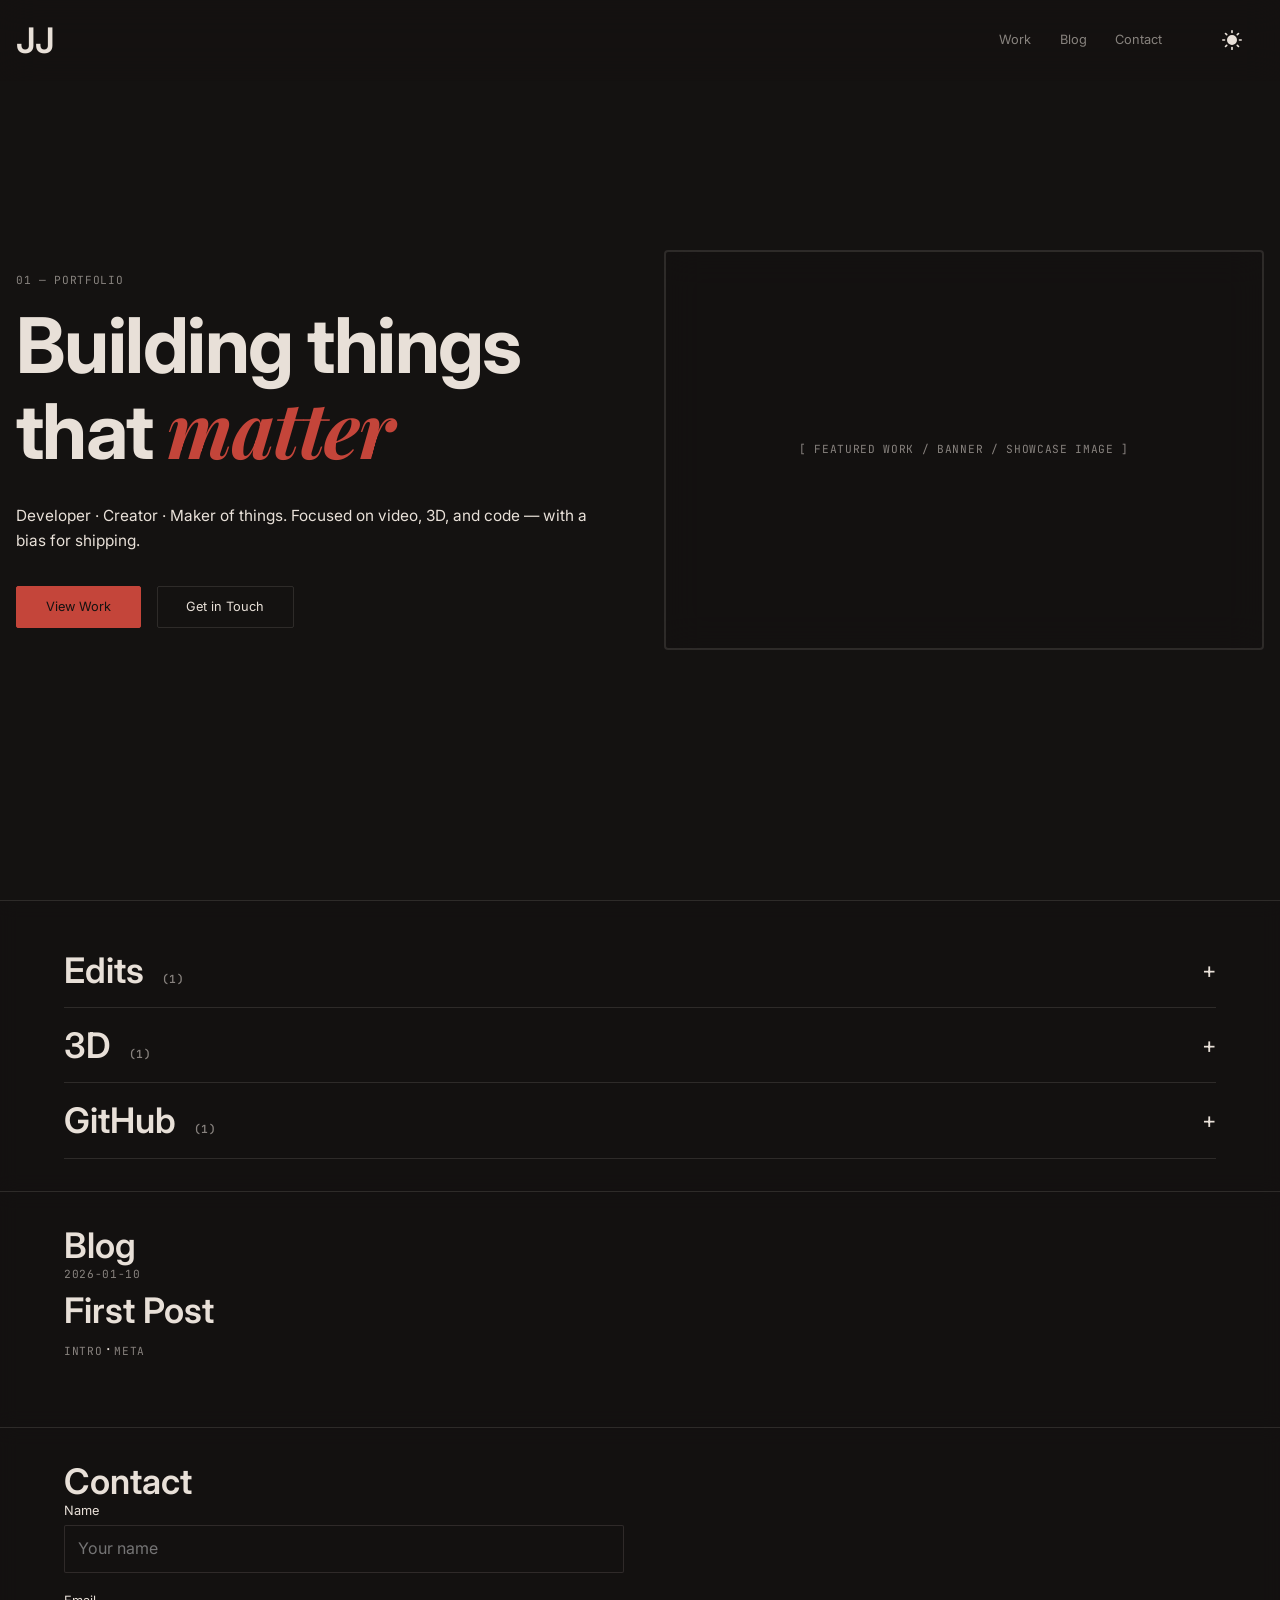
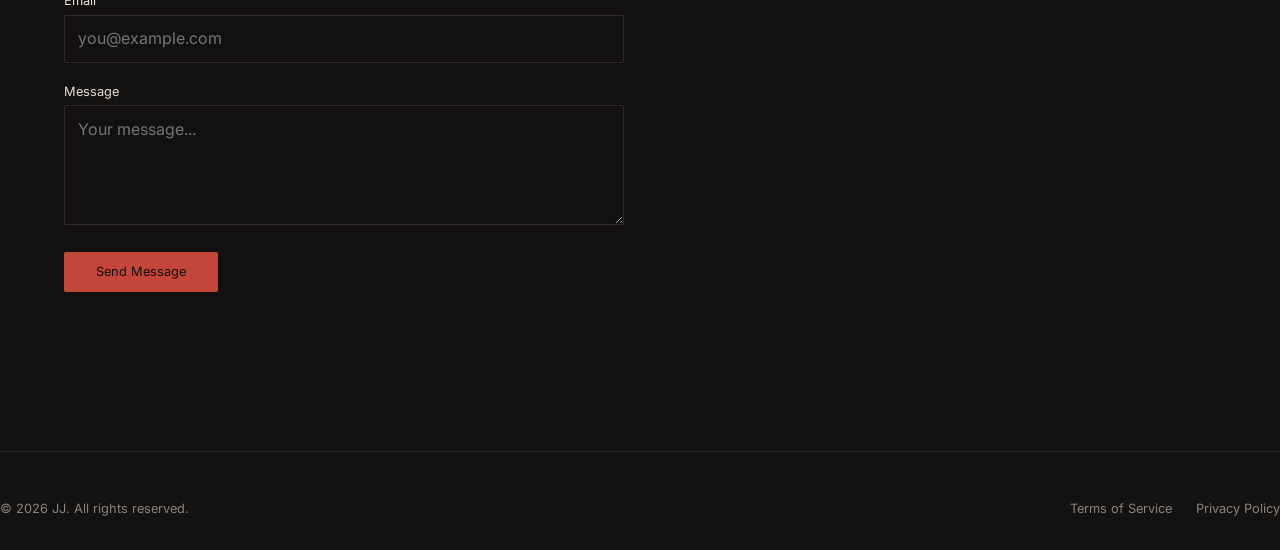
==== index.html @ 3e2a1eaa "hmmm, I'm almost done with most of the major issues I had with the page, I'll proceed with the next " ====
<!DOCTYPE html>
<html lang="en">
<head>
  <meta charset="UTF-8">
  <meta name="viewport" content="width=device-width, initial-scale=1.0">
  <title>Portfolio</title>

  <!-- Fonts -->
  <link rel="preconnect" href="https://fonts.googleapis.com">
  <link rel="preconnect" href="https://fonts.gstatic.com" crossorigin>
  <link href="https://fonts.googleapis.com/css2?family=Inter:wght@400;500;600;700&family=Playfair+Display:ital@1&family=JetBrains+Mono:wght@400&display=swap" rel="stylesheet">

  <link rel="stylesheet" href="css/styles.css">
</head>
<body class="home-page">

  <!-- Loading screen -->
  <div class="loader-screen" aria-label="Loading">
    <div class="loader-dot"></div>
    <div class="loader-dot"></div>
    <div class="loader-dot"></div>
  </div>

  <!-- Fixed background video layer -->
  <div class="video-bg">
    <video muted loop playsinline preload="none">
      <!-- <source src="assets/video/bg2.webm" type="video/mp4"> -->
      <source src="assets/video/bg.mp4" type="video/mp4">
    </video>
    <div class="scrim"></div>
  </div>

  <!-- Navigation -->
  <nav class="site-nav">
    <div class="container nav-inner">
      <a href="/" class="nav-logo t-heading">JJ</a>

      <div class="nav-pills t-small">
        <a href="#work">Work</a>
        <a href="pages/blog.html">Blog</a>
        <a href="pages/contact.html">Contact</a>
        <button class="theme-toggle theme-toggle-desktop" aria-label="Toggle theme">
          <span class="theme-toggle-icon"></span>
        </button>
      </div>

      <button class="nav-dropdown-trigger t-small" aria-label="Menu">☰</button>
      <div class="nav-dropdown-menu">
        <a href="#work">Work</a>
        <a href="pages/blog.html">Blog</a>
        <a href="pages/contact.html">Contact</a>
        <hr class="rule" style="margin:0.5rem 0;">
        <button class="theme-toggle">
          <span class="theme-toggle-icon"></span>
          <span class="t-small">Theme</span>
        </button>
      </div>
    </div>
  </nav>

  <!-- Hero -->
  <header class="hero container">
    <div class="hero-content">
      <p class="hero-index t-micro">01 — Portfolio</p>
      <h1 class="hero-title t-display">
        Building things that <span class="t-accent">matter</span>
      </h1>
      <div class="hero-bio t-body">
        <p>Developer · Creator · Maker of things. Focused on video, 3D, and code — with a bias for shipping.</p>
      </div>
      <div class="hero-cta">
        <a href="#work" class="btn btn-primary t-small">View Work</a>
        <a href="pages/contact.html" class="btn t-small">Get in Touch</a>
      </div>
    </div>
    <div class="hero-banner">
      <p class="t-micro" style="color:var(--ink-muted);">[ Featured work / banner / showcase image ]</p>
    </div>
  </header>

  <hr class="rule">

  <!-- Showcase: Work -->
  <section id="work" class="showcase-section container">
    <!-- categories injected by showcase.js -->
  </section>

  <hr class="rule">

  <!-- Blog preview -->
  <section id="blog" class="showcase-section container">
    <h2 class="t-heading">Blog</h2>
    <div class="blog-list">
      <!-- entries injected by blog-parser.js -->
    </div>
  </section>

  <hr class="rule">

  <!-- Contact (embedded instance) -->
  <section id="contact" class="showcase-section container">
    <h2 class="t-heading">Contact</h2>
    <form class="contact-form" data-action="submit">
      <div class="field">
        <label for="cf-name" class="t-small">Name</label>
        <input type="text" id="cf-name" name="name" placeholder="Your name" aria-label="Your name" required>
      </div>
      <div class="field">
        <label for="cf-email" class="t-small">Email</label>
        <input type="email" id="cf-email" name="email" placeholder="you@example.com" aria-label="Your email address" required>
      </div>
      <div class="field">
        <label for="cf-msg" class="t-small">Message</label>
        <textarea id="cf-msg" name="message" placeholder="Your message..." aria-label="Your message" required></textarea>
      </div>
      <!-- honeypot -->
      <div class="field hp" aria-hidden="true">
        <label for="cf-hp">Leave blank</label>
        <input type="text" id="cf-hp" name="website" tabindex="-1" autocomplete="off">
      </div>
      <button type="submit" class="btn-submit t-small">Send Message</button>
      <p class="form-msg t-small" aria-live="polite"></p>
    </form>
  </section>

  <!-- Footer -->
  <footer class="site-footer">
    <div class="container footer-inner">
      <p class="footer-copy t-small">&copy; 2026 JJ. All rights reserved.</p>
      <div class="footer-links t-small">
        <a href="pages/terms.html">Terms of Service</a>
        <a href="pages/privacy.html">Privacy Policy</a>
      </div>
    </div>
  </footer>

  <!-- Go to top button -->
  <button class="go-top" aria-label="Scroll to top">↑</button>

  <noscript>
    <div style="padding:4rem 2rem;text-align:center;color:#e8e0d8;font-family:sans-serif;">
      <h1>JavaScript Required</h1>
      <p>This portfolio uses JavaScript for navigation, content loading, and interactive features. Please enable JavaScript to view the site.</p>
    </div>
  </noscript>

  <!-- Scripts -->
  <script type="module">
    import { initTheme }       from './js/theme.js';
    import { initLoader }      from './js/loader.js';
    import { initHero }        from './js/hero.js';
    import { initHeroMorph }   from './js/hero-morph.js';
    import { initShowcase }    from './js/showcase.js';
    import { initBlog }        from './js/blog-parser.js';
    import { initContactForm } from './js/contact-form.js';
    import { initNav }         from './js/nav.js';
    import { initGoTop }       from './js/scroll-utils.js';
    import { emit }            from './js/state.js';

    initTheme();
    initLoader();
    initHero();
    initHeroMorph();
    initNav();
    initGoTop();

    /* Load showcase and blog content */
    Promise.all([
      initShowcase(),
      initBlog({ listContainer: document.querySelector('.blog-list'), basePath: '', linkBase: 'pages/blog.html' }),
    ]).then(() => {
      emit('content:ready');
    });

    /* Wire contact form (embedded section) */
    initContactForm();
  </script>
</body>
</html>
---- css/styles.css ----
/* ============================================================
   styles.css — theme-variable driven, single stylesheet
   ============================================================ */

/* --- Reset & base ----------------------------------------- */

*, *::before, *::after {
  margin: 0;
  padding: 0;
  box-sizing: border-box;
}

html {
  scroll-behavior: smooth;
  -webkit-text-size-adjust: 100%;
}

body {
  display: flex;
  flex-direction: column;
  min-height: 100vh;
  min-height: 100dvh;
  font-family: 'Inter', 'Helvetica Neue', Arial, sans-serif;
  color: var(--ink);
  background: var(--paper);
  line-height: 1.6;
  overflow-x: hidden;
  -webkit-font-smoothing: antialiased;
}

img, video { display: block; max-width: 100%; }
a { color: inherit; text-decoration: none; }
button { font: inherit; cursor: pointer; border: none; background: none; color: inherit; }
ul, ol { list-style: none; }

/* --- Typography scale ------------------------------------- */

.t-display {
  font-size: clamp(2.8rem, 6vw, 5.5rem);
  font-weight: 700;
  line-height: 1.05;
  letter-spacing: -0.02em;
}

.t-heading {
  font-size: clamp(1.4rem, 3vw, 2.2rem);
  font-weight: 600;
  line-height: 1.2;
}

.t-body {
  font-size: clamp(0.95rem, 1.2vw, 1.1rem);
  line-height: 1.6;
}

.t-small {
  font-size: 0.8rem;
  line-height: 1.4;
}

/* serif-italic accent word — used in hero title */
.t-accent {
  font-family: 'Playfair Display', Georgia, serif;
  font-style: italic;
  color: var(--accent);
}

/* mono micro-labels — index numbers, coordinates, metadata */
.t-micro {
  font-family: 'JetBrains Mono', 'SF Mono', 'Consolas', monospace;
  font-size: 0.7rem;
  letter-spacing: 0.06em;
  text-transform: uppercase;
  color: var(--ink-muted);
}

/* --- Utility: hairline rules ------------------------------ */

.rule {
  border: none;
  border-top: 1px solid var(--line);
}

.rule-v {
  border: none;
  border-left: 1px solid var(--line);
}

/* --- Utility: torn / skewed image edge -------------------- */

.clip-torn {
  clip-path: polygon(
    0% 2%, 8% 0%, 20% 3%, 35% 0%, 50% 2%, 65% 0%, 80% 3%, 92% 0%, 100% 2%,
    100% 98%, 92% 100%, 80% 97%, 65% 100%, 50% 98%, 35% 100%, 20% 97%, 8% 100%, 0% 98%
  );
}

/* --- Layout grid ------------------------------------------ */

.container {
  width: 100%;
  /* max-width: 1400px; */
  margin: 0 auto;
  padding: 03 clamp(1.5rem, 4vw, 4rem);
  flex: 1;
}

.container-full {
  width: 100%;
  padding: 0 clamp(1.5rem, 4vw, 4rem);
}

@media (max-width: 768px) {
  .container {
    padding: 0 1.5rem;
    flex: 1;
  }
  .container-full {
    padding: 0 1.5rem;
  }
}

.grid-3 {
  display: grid;
  grid-template-columns: repeat(auto-fill, minmax(300px, 1fr));
  gap: 1.5rem;
}

/* --- Background video layer ------------------------------- */

.video-bg {
  position: fixed;
  inset: 0;
  z-index: -2;
  overflow: hidden;
}

.video-bg video {
  width: 100%;
  height: 100%;
  object-fit: cover;
}

.video-bg .scrim {
  position: absolute;
  inset: 0;
  background: var(--scrim);
  z-index: 1;
}

/* fallback gradient when video is suppressed */
.video-bg.fallback {
  background: radial-gradient(
    ellipse at 30% 40%,
    rgba(60, 30, 28, 0.6) 0%,
    var(--paper) 70%
  );
}

.video-bg.fallback video { display: none; }

/* hide video on non-home pages */
body:not(.home-page) .video-bg video {
  display: none;
}

body:not(.home-page) .video-bg {
  background: radial-gradient(
    ellipse at 30% 40%,
    rgba(60, 30, 28, 0.6) 0%,
    var(--paper) 70%
  );
}

/* --- Sticky nav bar --------------------------------------- */

.site-nav {
  position: fixed;
  /* position: sticky; */
  top: 0;
  left: 0;
  width: 100%;
  z-index: 100;
  padding: 1.2rem 0;
  background: rgba(var(--paper-rgb), 0.75);
  backdrop-filter: blur(var(--blur));
  -webkit-backdrop-filter: blur(var(--blur));
  transition: padding 0.1s ease-out, background 0.2s;
}

.site-nav.scrolled {
  background: rgba(var(--paper-rgb), 0.60);
}

.site-nav .nav-inner {
  display: flex;
  align-items: center;
  justify-content: space-between;
  position: relative;
}

.nav-pills {
  padding: 0 2rem;
  display: flex;
  gap: 1.8rem;
  align-items: center;
}
.nav-logo {
  padding: 0 1rem;
}
.nav-pills a {
  position: relative;
  color: var(--ink-muted);
  transition: color 0.2s;
}

.nav-pills a:hover,
.nav-pills a.active {
  color: var(--ink);
}

.nav-pills a::after {
  content: '';
  position: absolute;
  bottom: -4px;
  left: 0;
  width: 100%;
  height: 1px;
  background: var(--accent);
  transform: scaleX(0);
  transition: transform 0.25s ease;
}

.nav-pills a:hover::after,
.nav-pills a.active::after {
  transform: scaleX(1);
}

/* dropdown trigger — hamburger menu for mobile */
.nav-dropdown-trigger {
  display: none;
  font-size: 1.4rem;
  cursor: pointer;
  margin: 0% 1%;
  padding: 0.25% 0.5%;
  color: var(--ink);
  background: rgba(var(--paper-rgb), 0.2);
  border-radius: 10%;
  border: 1px solid var(--line);
}

.nav-dropdown-menu {
  position: absolute;
  top: 100%;
  right: 0;
  background: rgba(var(--paper-rgb), 0.98);
  border: 1px solid var(--line);
  border-radius: 3px;
  padding: 1rem 0;
  min-width: 200px;
  opacity: 0;
  pointer-events: none;
  transform: translateY(-10px);
  transition: opacity 0.2s, transform 0.2s;
  z-index: 200;
  margin-top: 0.5rem;
}

.nav-dropdown-menu.visible {
  opacity: 1;
  pointer-events: auto;
  transform: translateY(0);
}

.nav-dropdown-menu a,
.nav-dropdown-menu button {
  display: block;
  padding: 0.7rem 1.5rem;
  color: var(--ink-muted);
  transition: color 0.2s, background 0.2s;
  text-align: left;
  width: 100%;
}

.nav-dropdown-menu a:hover,
.nav-dropdown-menu button:hover {
  color: var(--ink);
  background: rgba(var(--accent), 0.1);
}

/* --- Theme switcher --------------------------------------- */

.theme-toggle {
  display: flex;
  align-items: center;
  gap: 0.5rem;
  padding: 0.5rem;
  cursor: pointer;
  background: none;
  border: none;
}

.theme-toggle-icon {
  width: 20px;
  height: 20px;
  display: flex;
  align-items: center;
  justify-content: center;
}

.theme-toggle-icon svg {
  width: 100%;
  height: 100%;
  fill: currentColor;
}

.theme-toggle-desktop {
  margin-left: 1.5rem;
  padding: 0.4rem;
  border-radius: 3px;
  transition: background 0.2s;
}

.theme-toggle-desktop:hover {
  background: rgba(var(--accent), 0.1);
}

/* --- Hero section ----------------------------------------- */

.hero {
  min-height: 100vh;
  display: grid;
  grid-template-columns: 1fr 1fr;
  gap: 3rem;
  align-items: center;
  padding: 1rem 1rem;
}

.hero-content {
  display: flex;
  flex-direction: column;
}

.hero-index {
  margin-bottom: 1rem;
}

.hero-title {
  margin-bottom: 2rem;
}

.hero-bio {
  max-height: 400px;
  overflow: hidden;
  opacity: 1;
  transition: max-height 0.1s ease-out, opacity 0.1s ease-out;
}

.hero-cta {
  display: flex;
  gap: 1rem;
  margin-top: 2rem;
  flex-wrap: wrap;
}

.hero-banner {
  display: flex;
  align-items: center;
  justify-content: center;
  min-height: 400px;
  border: 2px solid var(--line);
  border-radius: 4px;
  background: rgba(var(--paper-rgb), 0.3);
  backdrop-filter: blur(var(--blur));
  -webkit-backdrop-filter: blur(var(--blur));
}

.hero-banner img {
  max-width: 100%;
  height: auto;
  border-radius: 2px;
}

.hero-cta .btn {
  padding: 0.7rem 1.8rem;
  border: 1px solid var(--line);
  border-radius: 2px;
  transition: background 0.2s, color 0.2s, border-color 0.2s;
}

.hero-cta .btn-primary {
  background: var(--accent);
  border-color: var(--accent);
  color: var(--paper);
}

.hero-cta .btn-primary:hover {
  background: var(--accent-hover);
  border-color: var(--accent-hover);
}

.hero-cta .btn:not(.btn-primary):hover {
  border-color: var(--ink-muted);
}

.scroll-cue {
  margin-top: auto;
  padding-top: 3rem;
  text-align: center;
  opacity: 0.4;
  animation: bounce 2.5s infinite;
}

@keyframes bounce {
  0%, 100% { transform: translateY(0); }
  50%      { transform: translateY(6px); }
}

/* --- Showcase sections ------------------------------------ */

.showcase-section {
  padding: 2rem 4rem 2rem 4rem;
  background: rgba(var(--paper-rgb), 0.3);
  backdrop-filter: blur(calc(var(--blur) * 0.5));
  -webkit-backdrop-filter: blur(calc(var(--blur) * 0.5));
}

.category-header {
  display: flex;
  align-items: center;
  justify-content: space-between;
  padding: 1rem 0;
  cursor: pointer;
  user-select: none;
  border-bottom: 1px solid var(--line);
  transition: color 0.2s;
}

.category-header:hover {
  color: var(--accent);
}

.category-header .toggle-icon {
  font-size: 1.4rem;
  transition: transform 0.3s ease;
  line-height: 1;
}

.category-header.open .toggle-icon {
  transform: rotate(45deg);
}

.category-body {
  overflow: hidden;
  max-height: 0;
  opacity: 0;
  transition: max-height 0.4s ease, opacity 0.3s ease;
}

.category-body.open {
  max-height: 3000px; /* large enough for content */
  opacity: 1;
}

.category-count {
  margin-left: 0.6rem;
}

/* --- Work cards ------------------------------------------- */

.work-card {
  position: relative;
  overflow: hidden;
  border-radius: 3px;
  background: rgba(var(--paper-rgb), 0.5);
  border: 1px solid var(--line);
  transition: border-color 0.2s;
}

.work-card:hover {
  border-color: var(--ink-muted);
}

.work-card .thumb {
  overflow: hidden;
  aspect-ratio: 16/9;
}

.work-card .thumb img {
  width: 100%;
  height: 100%;
  object-fit: cover;
  transition: transform 0.35s ease;
}

.work-card:hover .thumb img {
  transform: scale(1.04);
}

.work-card .play-overlay {
  position: absolute;
  inset: 0;
  display: flex;
  align-items: center;
  justify-content: center;
  background: rgba(0,0,0,0.3);
  opacity: 0;
  transition: opacity 0.25s;
  pointer-events: none;
  font-size: 1.1rem;
  letter-spacing: 0.08em;
}

.work-card:hover .play-overlay {
  opacity: 1;
}

.work-card .card-info {
  padding: 0.8rem 1rem;
}

/* GitHub-specific card meta */
.work-card .repo-meta {
  display: flex;
  gap: 1rem;
  flex-wrap: wrap;
}

/* --- Contact form ----------------------------------------- */

.contact-form {
  max-width: 560px;
}

.contact-form .field {
  margin-bottom: 1.2rem;
}

.contact-form label {
  display: block;
  margin-bottom: 0.3rem;
}

.contact-form input,
.contact-form textarea {
  width: 100%;
  padding: 0.65rem 0.8rem;
  background: rgba(var(--paper-rgb), 0.6);
  border: 1px solid var(--line);
  border-radius: 2px;
  color: var(--ink);
  font: inherit;
  transition: border-color 0.2s;
}

.contact-form input:focus,
.contact-form textarea:focus {
  outline: none;
  border-color: var(--accent);
}

.contact-form textarea {
  resize: vertical;
  min-height: 120px;
}

/* honeypot — hidden from real users */
.contact-form .hp { position: absolute; left: -9999px; }

.contact-form .btn-submit {
  padding: 0.7rem 2rem;
  background: var(--accent);
  color: var(--paper);
  border-radius: 2px;
  transition: background 0.2s, opacity 0.2s;
}

.contact-form .btn-submit:hover { background: var(--accent-hover); }
.contact-form .btn-submit:disabled { opacity: 0.5; cursor: not-allowed; }

.contact-form .form-msg {
  margin-top: 0.8rem;
  min-height: 1.4em;
}

/* --- Loading screen --------------------------------------- */

.loader-screen {
  position: fixed;
  inset: 0;
  z-index: 9999;
  display: flex;
  align-items: center;
  justify-content: center;
  background: var(--paper);
  transition: opacity 0.5s ease;
}

.loader-screen.hidden {
  opacity: 0;
  pointer-events: none;
}

.loader-dot {
  width: 6px;
  height: 6px;
  border-radius: 50%;
  background: var(--accent);
  margin: 0 4px;
  animation: pulse 1.2s ease-in-out infinite;
}

.loader-dot:nth-child(2) { animation-delay: 0.15s; }
.loader-dot:nth-child(3) { animation-delay: 0.3s; }

@keyframes pulse {
  0%, 100% { opacity: 0.2; transform: scale(0.8); }
  50%      { opacity: 1;   transform: scale(1); }
}

/* --- Blog ------------------------------------------------- */

.blog-list {
  display: flex;
  flex-direction: column;
  gap: 2rem;
}

.blog-entry {
  padding-bottom: 2rem;
  border-bottom: 1px solid var(--line);
}

.blog-entry:last-child { border-bottom: none; }

.blog-post {
  max-width: 680px;
  margin: 0 auto;
}

.blog-post h1, .blog-post h2, .blog-post h3 {
  margin: 1.8em 0 0.6em;
  font-weight: 600;
}

.blog-post p { margin-bottom: 1em; }

.blog-post code {
  font-family: 'JetBrains Mono', monospace;
  font-size: 0.88em;
  background: rgba(var(--paper-rgb), 0.8);
  padding: 0.15em 0.4em;
  border-radius: 2px;
  border: 1px solid var(--line);
}

.blog-post pre code {
  display: block;
  padding: 1rem;
  overflow-x: auto;
}

/* --- Footer ----------------------------------------------- */

.site-footer {
  border-top: 1px solid var(--line);
  padding: 3rem 0 2rem;
  margin-top: 6rem;
}

.footer-inner {
  display: flex;
  justify-content: space-between;
  align-items: center;
  flex-wrap: wrap;
  gap: 2rem;
}

.footer-links {
  display: flex;
  gap: 1.5rem;
  flex-wrap: wrap;
}

.footer-links a {
  color: var(--ink-muted);
  transition: color 0.2s;
}

.footer-links a:hover {
  color: var(--accent);
}

.footer-copy {
  color: var(--ink-muted);
}

/* --- Go to top button ------------------------------------- */

.go-top {
  position: fixed;
  bottom: 2rem;
  right: 2rem;
  width: 48px;
  height: 48px;
  border-radius: 50%;
  background: var(--accent);
  color: var(--paper);
  display: flex;
  align-items: center;
  justify-content: center;
  font-size: 1.2rem;
  opacity: 0;
  pointer-events: none;
  transition: opacity 0.3s, transform 0.2s;
  z-index: 500;
  box-shadow: 0 4px 12px rgba(0,0,0,0.3);
}

.go-top.visible {
  opacity: 1;
  pointer-events: auto;
}

.go-top:hover {
  transform: translateY(-3px);
}

/* --- Theme switcher --------------------------------------- */

.theme-toggle {
  display: flex;
  align-items: center;
  gap: 0.5rem;
  padding: 0.5rem;
  cursor: pointer;
  background: none;
  border: none;
}

.theme-toggle-icon {
  width: 20px;
  height: 20px;
  display: flex;
  align-items: center;
  justify-content: center;
}

.theme-toggle-icon svg {
  width: 100%;
  height: 100%;
  fill: currentColor;
}

.theme-toggle-desktop {
  margin-left: 1.5rem;
  padding: 0.4rem;
  border-radius: 3px;
  transition: background 0.2s;
}

.theme-toggle-desktop:hover {
  background: rgba(var(--accent), 0.1);
}

/* Light theme overrides */
body.light-theme {
  --ink: #1a1a1a;
  --ink-muted: rgba(26,26,26,0.6);
  --paper: #f5f3f0;
  --paper-rgb: 245,243,240;
  --accent: #c4453a;
  --accent-hover: #d8564b;
  --line: rgba(26,26,26,0.15);
  --scrim: rgba(245,243,240,0.75);
}

/* --- Blog navigation -------------------------------------- */

.blog-nav {
  margin-bottom: 2rem;
}

.blog-nav a {
  color: var(--ink-muted);
  transition: color 0.2s;
  display: inline-flex;
  align-items: center;
  gap: 0.3rem;
}

.blog-nav a:hover {
  color: var(--accent);
}

/* --- Responsive ------------------------------------------- */

@media (max-width: 768px) {
  .nav-pills { display: none; }
  .nav-dropdown-trigger { display: block; background-color: #1a1a1a00; border-radius: 10%; padding: 0.5% 1%; opacity: 1;}
  .theme-toggle-desktop { display: none; }
  .grid-3 { grid-template-columns: 1fr; }
  .hero {
    grid-template-columns: 1fr;
    padding: 4rem 0 2rem;
  }
  .hero-banner {
    order: -1;
    min-height: 250px;
  }
  .footer-inner {
    flex-direction: column;
    text-align: center;
  }
  .go-top {
    bottom: 1rem;
    right: 1rem;
    width: 44px;
    height: 44px;
  }
  .showcase-section {
    padding: 1rem;
  }
}
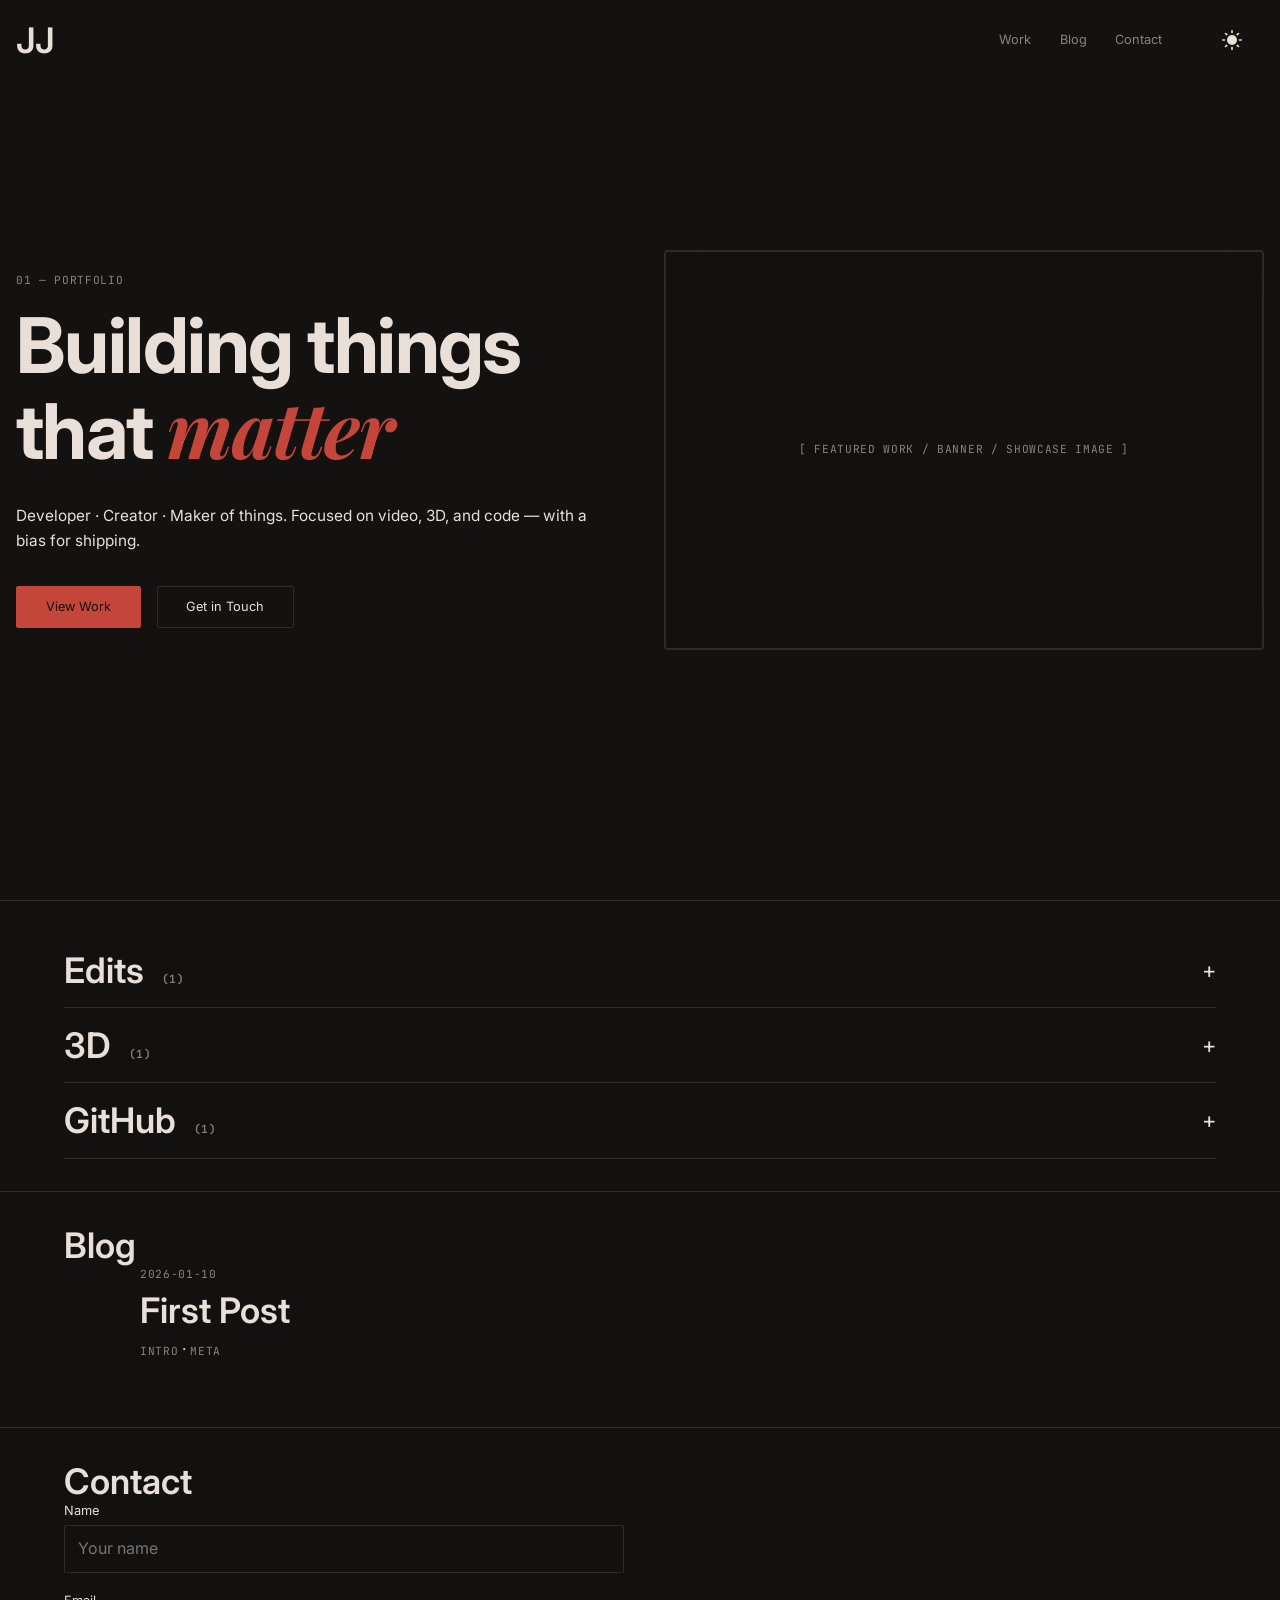
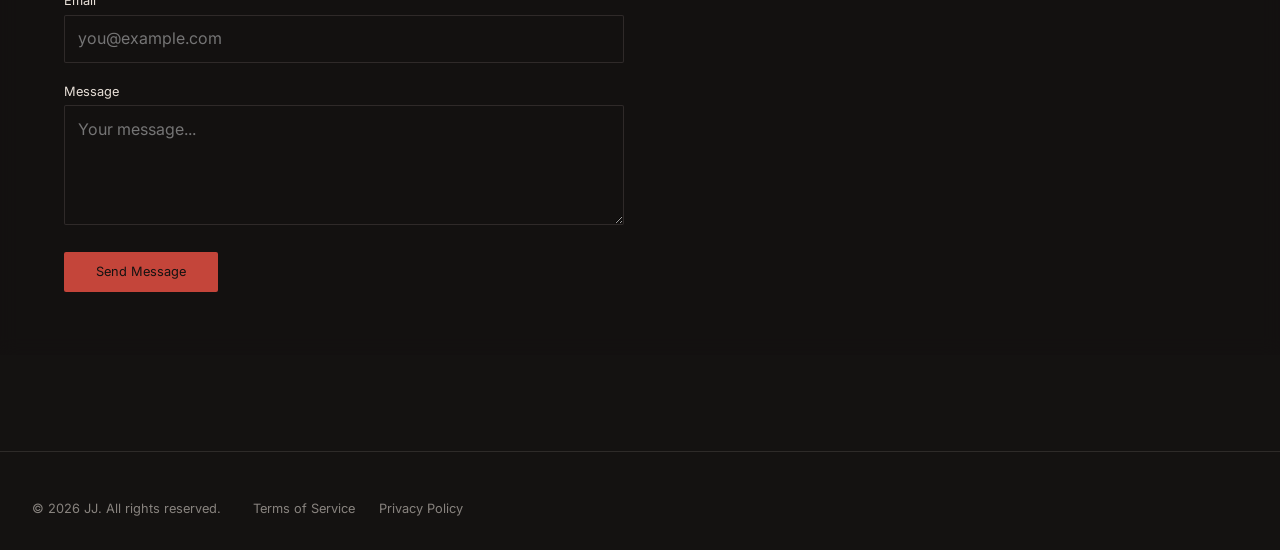
==== commit 8f568e99: "Done with most of the UI issues i wanted to fix,so I'm gonna test it's functionality (this has to be" ====
--- a/index.html
+++ b/index.html
@@ -43,8 +43,8 @@
           <span class="theme-toggle-icon"></span>
         </button>
       </div>
-
-      <button class="nav-dropdown-trigger t-small" aria-label="Menu">☰</button>
+      <!-- drop down menu -->
+      <button class="nav-dropdown-trigger t-small" aria-label="Menu"><svg xmlns="http://www.w3.org/2000/svg" width="20" height="20" viewBox="0 0 24 24" fill="none" stroke="currentColor" stroke-width="2" stroke-linecap="round" stroke-linejoin="round"><polyline points="6 9 12 15 18 9"></polyline></svg></button>
       <div class="nav-dropdown-menu">
         <a href="#work">Work</a>
         <a href="pages/blog.html">Blog</a>
--- a/css/styles.css
+++ b/css/styles.css
@@ -152,7 +152,7 @@
 .video-bg.fallback {
   background: radial-gradient(
     ellipse at 30% 40%,
-    rgba(60, 30, 28, 0.6) 0%,
+    rgba(60, 30, 28, 0.863) 0%,
     var(--paper) 70%
   );
 }
@@ -167,7 +167,7 @@
 body:not(.home-page) .video-bg {
   background: radial-gradient(
     ellipse at 30% 40%,
-    rgba(60, 30, 28, 0.6) 0%,
+    rgb(79, 34, 31) 0%,
     var(--paper) 70%
   );
 }
@@ -182,7 +182,7 @@
   width: 100%;
   z-index: 100;
   padding: 1.2rem 0;
-  background: rgba(var(--paper-rgb), 0.75);
+  background: rgba(var(--paper-rgb), 0.25);
   backdrop-filter: blur(var(--blur));
   -webkit-backdrop-filter: blur(var(--blur));
   transition: padding 0.1s ease-out, background 0.2s;
@@ -242,18 +242,18 @@
   font-size: 1.4rem;
   cursor: pointer;
   margin: 0% 1%;
-  padding: 0.25% 0.5%;
+  padding: 0.5% 1%;
   color: var(--ink);
-  background: rgba(var(--paper-rgb), 0.2);
+  /* background: rgba(var(--paper-rgb), 0.2); */
   border-radius: 10%;
-  border: 1px solid var(--line);
+  /* border: 1px solid var(--line); */
 }
 
 .nav-dropdown-menu {
   position: absolute;
   top: 100%;
   right: 0;
-  background: rgba(var(--paper-rgb), 0.98);
+  background: rgba(var(--paper-rgb), 0.85);
   border: 1px solid var(--line);
   border-radius: 3px;
   padding: 1rem 0;
@@ -623,6 +623,8 @@
 .blog-list {
   display: flex;
   flex-direction: column;
+  margin: 0px auto;
+  max-width: 1000px;
   gap: 2rem;
 }
 
@@ -670,10 +672,11 @@
 
 .footer-inner {
   display: flex;
-  justify-content: space-between;
-  align-items: center;
-  flex-wrap: wrap;
+  justify-content: left;
+  align-items: center;
+  flex-wrap: wrap-reverse;
   gap: 2rem;
+  margin: 0px 2rem;
 }
 
 .footer-links {
@@ -772,7 +775,7 @@
   --accent: #c4453a;
   --accent-hover: #d8564b;
   --line: rgba(26,26,26,0.15);
-  --scrim: rgba(245,243,240,0.75);
+  --scrim: rgba(241, 235, 227, 0.75);
 }
 
 /* --- Blog navigation -------------------------------------- */
@@ -807,6 +810,10 @@
   .hero-banner {
     order: -1;
     min-height: 250px;
+    margin: 4px;
+  }
+  .hero-content {
+    margin: 4px;
   }
   .footer-inner {
     flex-direction: column;
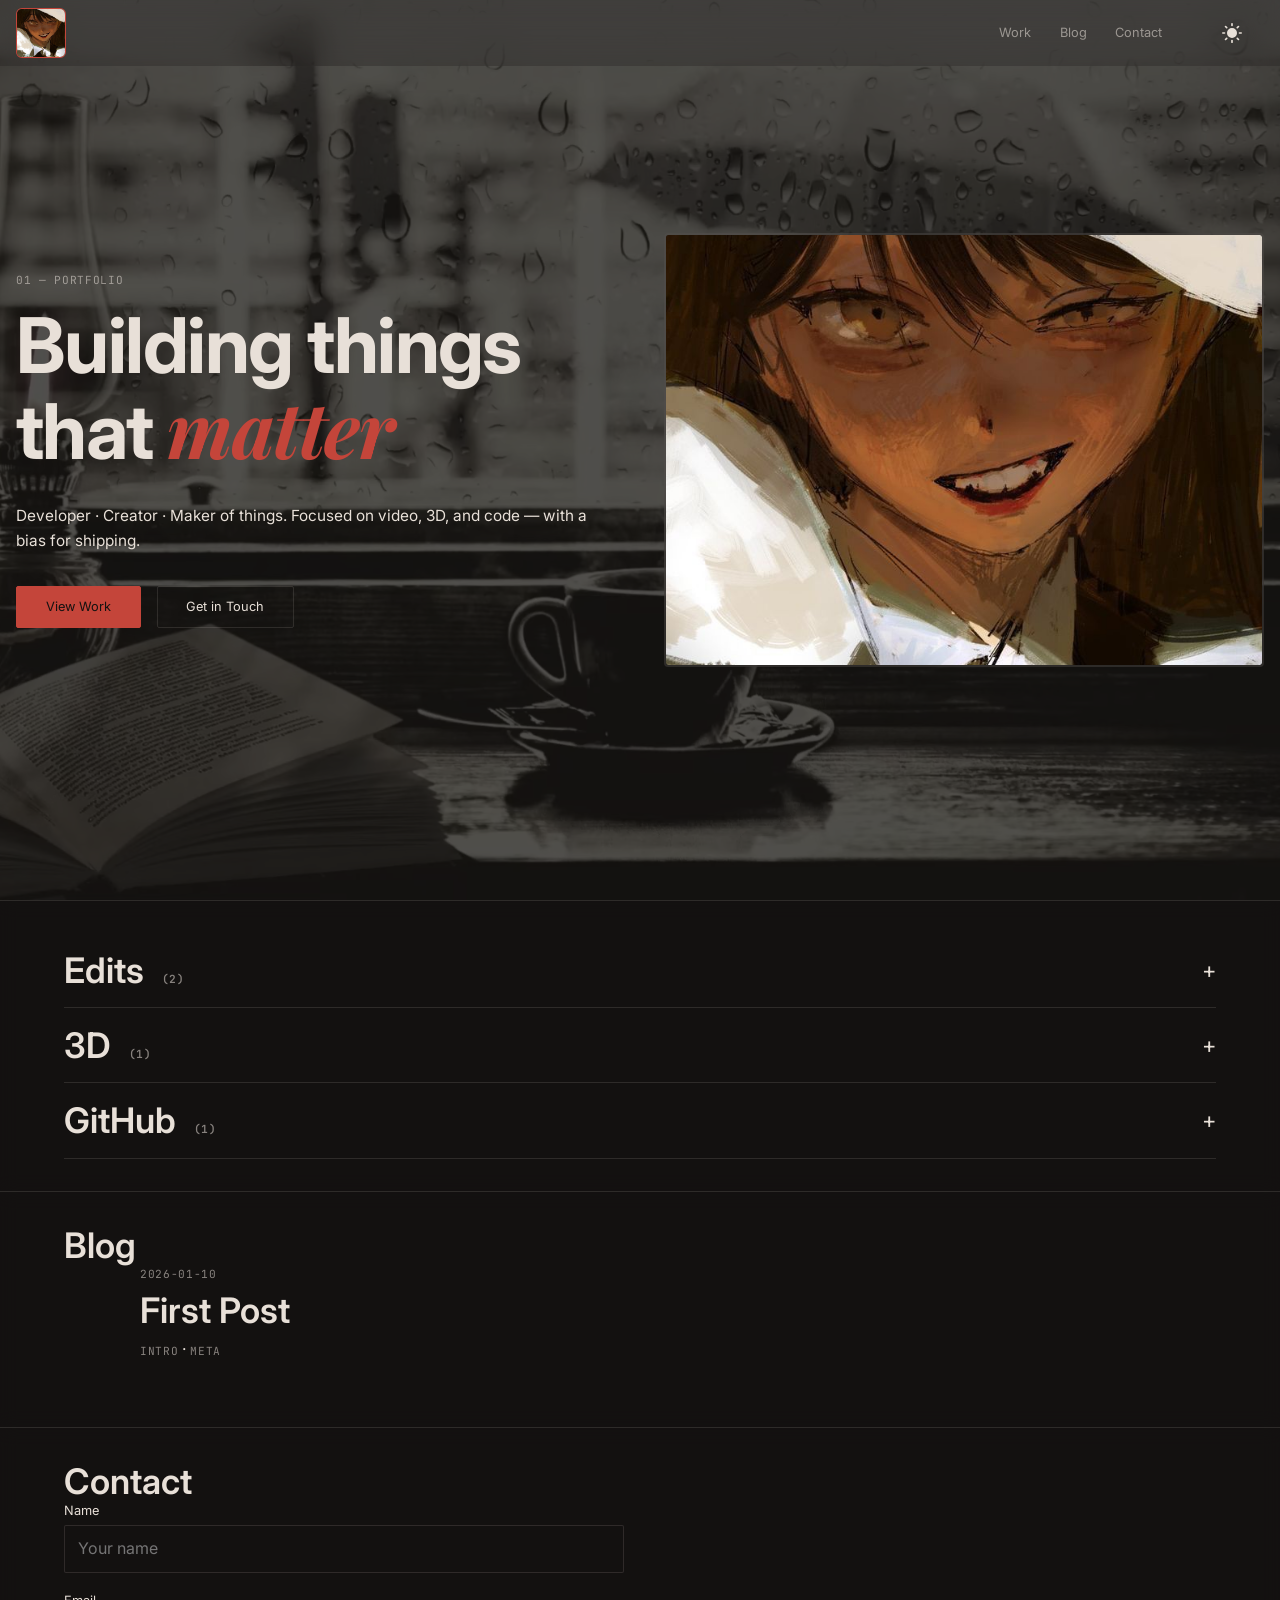
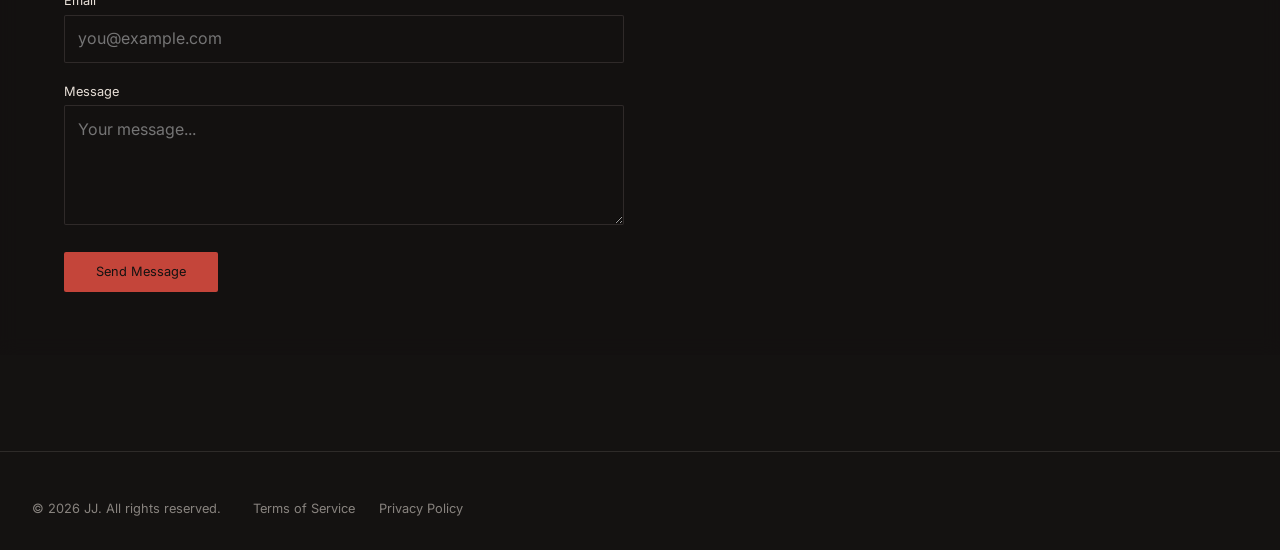
==== commit d49ea599: "Added come images to use as a pfp, banner, anf favicon....did some css tweaking on the hero-content " ====
--- a/index.html
+++ b/index.html
@@ -4,6 +4,7 @@
   <meta charset="UTF-8">
   <meta name="viewport" content="width=device-width, initial-scale=1.0">
   <title>Portfolio</title>
+  <link rel="icon" type="image/png" href="assets/icons/pfp7.png">
 
   <!-- Fonts -->
   <link rel="preconnect" href="https://fonts.googleapis.com">
@@ -24,7 +25,7 @@
   <!-- Fixed background video layer -->
   <div class="video-bg">
     <video muted loop playsinline preload="none">
-      <!-- <source src="assets/video/bg2.webm" type="video/mp4"> -->
+      <source src="assets/video/bg2.webm" type="video/mp4">
       <source src="assets/video/bg.mp4" type="video/mp4">
     </video>
     <div class="scrim"></div>
@@ -33,7 +34,9 @@
   <!-- Navigation -->
   <nav class="site-nav">
     <div class="container nav-inner">
-      <a href="/" class="nav-logo t-heading">JJ</a>
+      <a href="/" class="nav-logo t-heading">
+        <img src= /assets/icons/pfp4.png alt="Logo/go to home" width="50" height="50" > 
+      </a>
 
       <div class="nav-pills t-small">
         <a href="#work">Work</a>
@@ -74,7 +77,8 @@
       </div>
     </div>
     <div class="hero-banner">
-      <p class="t-micro" style="color:var(--ink-muted);">[ Featured work / banner / showcase image ]</p>
+      <!-- <p class="t-micro" style="color:var(--ink-muted);">[ Featured work / banner / showcase image ]</p> -->
+       <img src= assets/icons/pfp4.png alt="type shii photo from pinterest" >
     </div>
   </header>
 
--- a/css/styles.css
+++ b/css/styles.css
@@ -206,8 +206,18 @@
   align-items: center;
 }
 .nav-logo {
-  padding: 0 1rem;
-}
+  /* padding: 0 1rem; */
+  margin: 0 1rem;
+}
+
+.nav-logo img {
+  border: 1px solid var(--accent);
+  border-radius: 12%;
+  max-width: 100%;    /* Makes the image responsive to screen size */
+  height: auto;       /* Maintains original aspect ratio */
+  object-fit: cover;
+}
+
 .nav-pills a {
   position: relative;
   color: var(--ink-muted);
@@ -334,6 +344,7 @@
   gap: 3rem;
   align-items: center;
   padding: 1rem 1rem;
+  overflow: hidden;
 }
 
 .hero-content {
@@ -365,20 +376,25 @@
 
 .hero-banner {
   display: flex;
+  flex-direction: column;
   align-items: center;
   justify-content: center;
-  min-height: 400px;
+  /* min-height: 400px; */
   border: 2px solid var(--line);
   border-radius: 4px;
   background: rgba(var(--paper-rgb), 0.3);
   backdrop-filter: blur(var(--blur));
   -webkit-backdrop-filter: blur(var(--blur));
+  overflow: hidden;
+  width: 100%;
+  height: 50%;
 }
 
 .hero-banner img {
-  max-width: 100%;
-  height: auto;
+  width: 100%;
+  height: 100%;
   border-radius: 2px;
+  object-fit: cover;
 }
 
 .hero-cta .btn {
@@ -800,6 +816,7 @@
 
 @media (max-width: 768px) {
   .nav-pills { display: none; }
+  .nav-inner {margin: 0px; padding: 2px;}
   .nav-dropdown-trigger { display: block; background-color: #1a1a1a00; border-radius: 10%; padding: 0.5% 1%; opacity: 1;}
   .theme-toggle-desktop { display: none; }
   .grid-3 { grid-template-columns: 1fr; }
@@ -810,6 +827,7 @@
   .hero-banner {
     order: -1;
     min-height: 250px;
+    width: 100%;
     margin: 4px;
   }
   .hero-content {
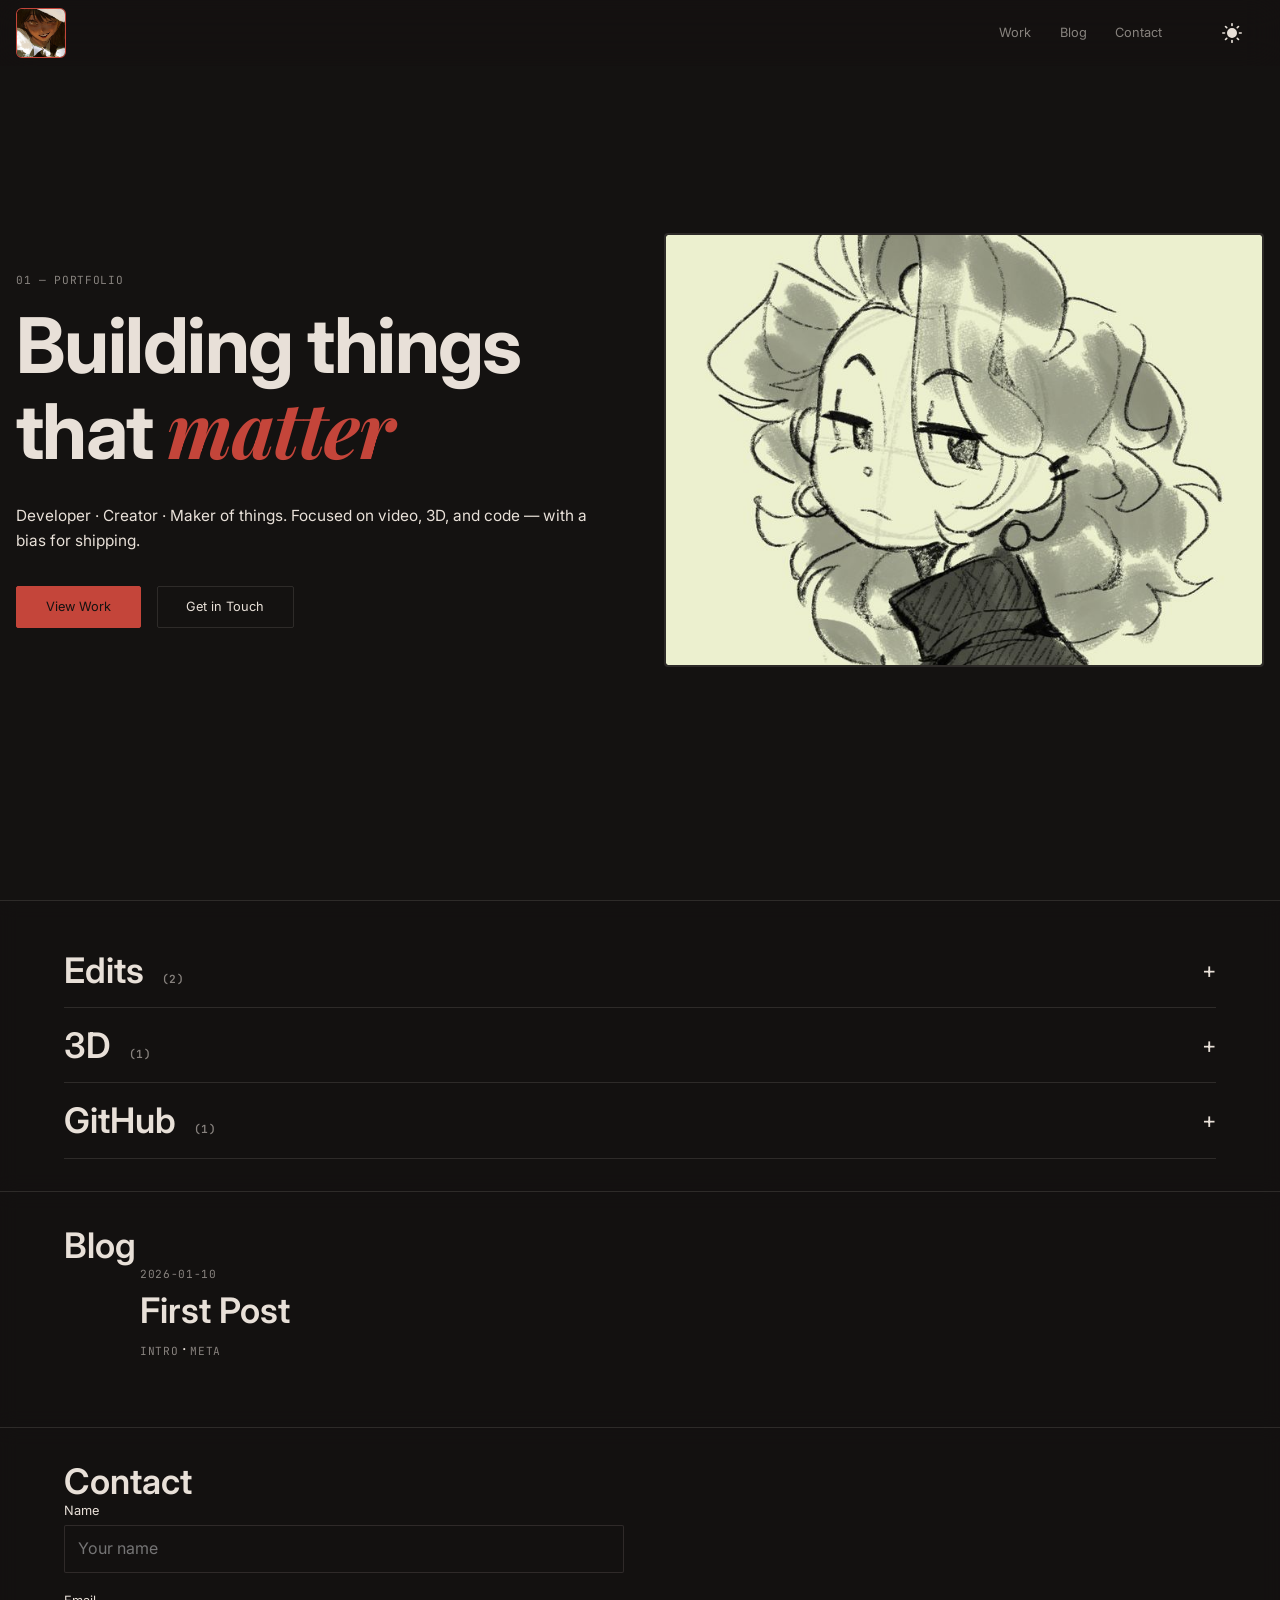
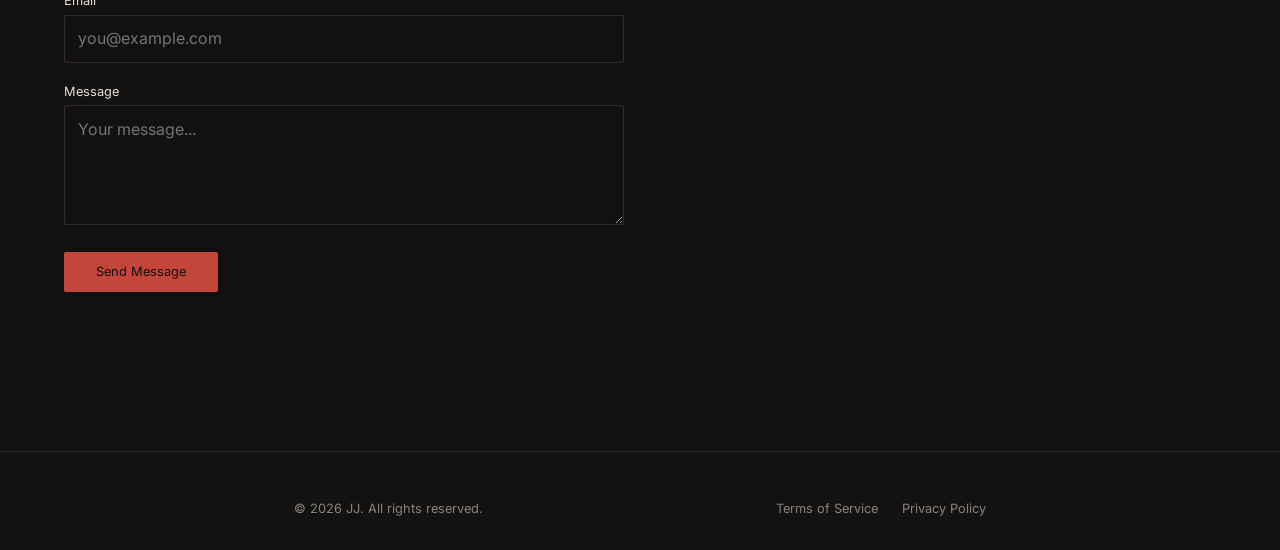
==== commit 223daea2: "Trust.....fixed the miscentered footer, off to fix the miscentered hero-banner" ====
--- a/index.html
+++ b/index.html
@@ -25,7 +25,7 @@
   <!-- Fixed background video layer -->
   <div class="video-bg">
     <video muted loop playsinline preload="none">
-      <source src="assets/video/bg2.webm" type="video/mp4">
+      <!-- <source src="assets/video/bgAlt.mp4" type="video/mp4"> -->
       <source src="assets/video/bg.mp4" type="video/mp4">
     </video>
     <div class="scrim"></div>
@@ -78,7 +78,7 @@
     </div>
     <div class="hero-banner">
       <!-- <p class="t-micro" style="color:var(--ink-muted);">[ Featured work / banner / showcase image ]</p> -->
-       <img src= assets/icons/pfp4.png alt="type shii photo from pinterest" >
+       <img src= assets/icons/pfp1.png alt="type shii photo from pinterest" >
     </div>
   </header>
 
--- a/css/styles.css
+++ b/css/styles.css
@@ -18,6 +18,7 @@
 body {
   display: flex;
   flex-direction: column;
+  align-items: justify;
   min-height: 100vh;
   min-height: 100dvh;
   font-family: 'Inter', 'Helvetica Neue', Arial, sans-serif;
@@ -152,7 +153,7 @@
 .video-bg.fallback {
   background: radial-gradient(
     ellipse at 30% 40%,
-    rgba(60, 30, 28, 0.863) 0%,
+    rgb(94, 36, 32) 0%,
     var(--paper) 70%
   );
 }
@@ -535,6 +536,22 @@
   padding: 0.8rem 1rem;
 }
 
+.work-card .video-embed {
+  position: relative;
+  width: 100%;
+  padding-bottom: 56.25%; /* 16:9 aspect ratio */
+  overflow: hidden;
+}
+
+.work-card .video-embed iframe {
+  position: absolute;
+  top: 0;
+  left: 0;
+  width: 100%;
+  height: 100%;
+  border: none;
+}
+
 /* GitHub-specific card meta */
 .work-card .repo-meta {
   display: flex;
@@ -684,11 +701,17 @@
   border-top: 1px solid var(--line);
   padding: 3rem 0 2rem;
   margin-top: 6rem;
+  max-width: 100%;
+  flex-wrap: wrap;
+  overflow: auto;
+  display: flex;
+  align-items: center;
 }
 
 .footer-inner {
   display: flex;
-  justify-content: left;
+  flex-direction: row;
+  justify-content: space-evenly;
   align-items: center;
   flex-wrap: wrap-reverse;
   gap: 2rem;
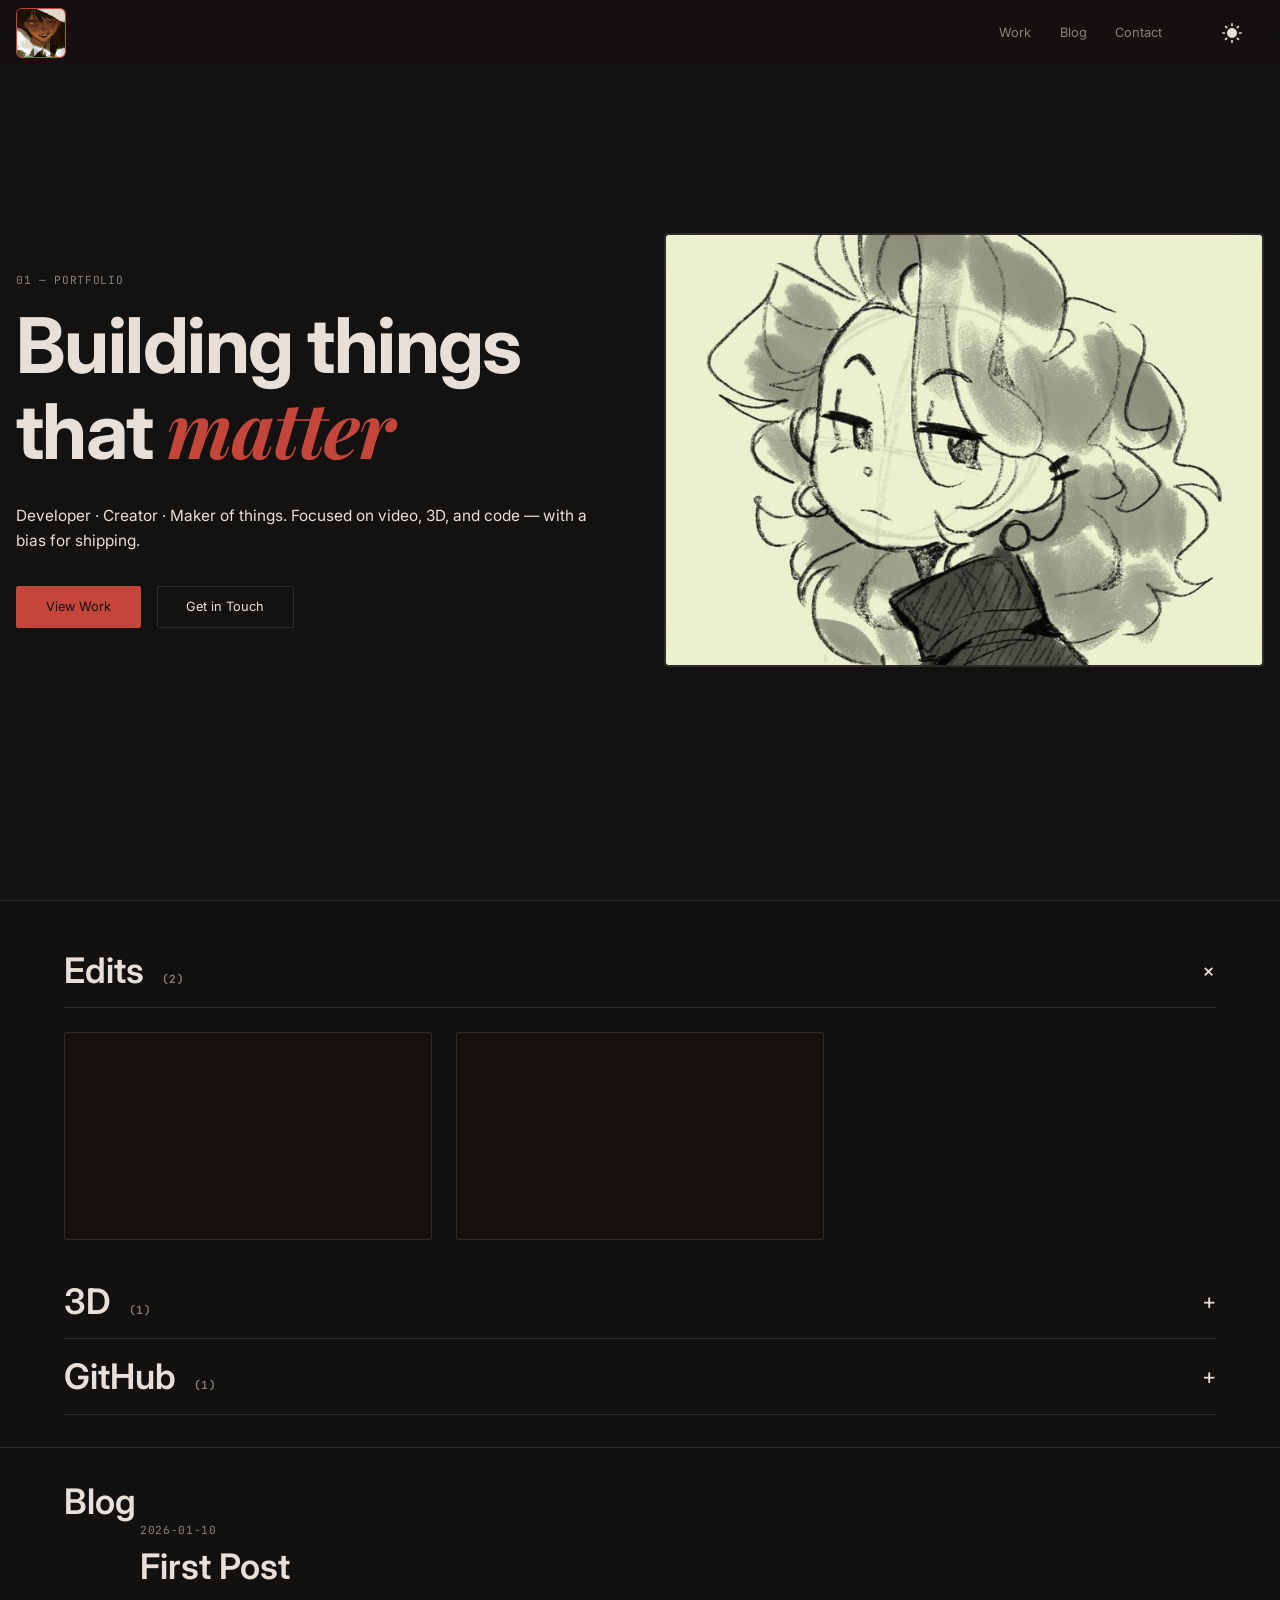
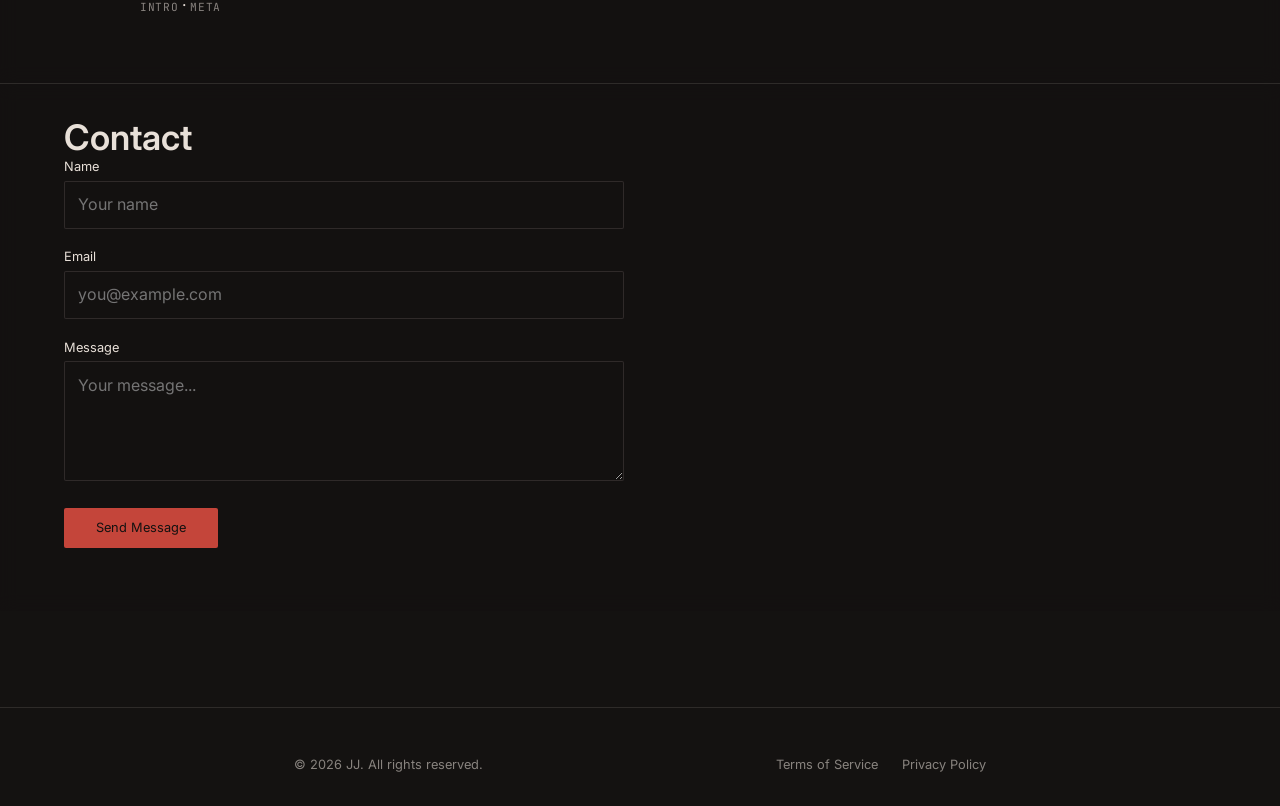
==== commit e24cdb64: "Added an interesting theme option and a whitelist for github showcase....also the edit showcase is n" ====
--- a/index.html
+++ b/index.html
@@ -12,6 +12,7 @@
   <link href="https://fonts.googleapis.com/css2?family=Inter:wght@400;500;600;700&family=Playfair+Display:ital@1&family=JetBrains+Mono:wght@400&display=swap" rel="stylesheet">
 
   <link rel="stylesheet" href="css/styles.css">
+  <link rel="stylesheet" href="css/gazette-theme.css">
 </head>
 <body class="home-page">
 
--- a/css/gazette-theme.css
+++ b/css/gazette-theme.css
@@ -0,0 +1,362 @@
+/* ============================================================
+   gazette-theme.css — newspaper/editorial styling
+   Applied only when body.gazette-theme is active
+   ============================================================ */
+
+/* Import classic serif fonts for gazette theme */
+@import url('https://fonts.googleapis.com/css2?family=UnifrakturMaguntia&family=Playfair+Display:ital,wght@0,400;0,700;0,900;1,400;1,700&family=Libre+Baskerville:ital,wght@0,400;0,700;1,400&display=swap');
+
+/* --- Base overrides --------------------------------------- */
+
+body.gazette-theme {
+  font-family: 'Libre Baskerville', Georgia, serif;
+  font-size: 15px;
+  line-height: 1.7;
+  /* Add paper texture */
+  background-image: url("data:image/svg+xml,%3Csvg xmlns='http://www.w3.org/2000/svg' width='300' height='300'%3E%3Cfilter id='noise'%3E%3CfeTurbulence type='fractalNoise' baseFrequency='0.65' numOctaves='3' stitchTiles='stitch'/%3E%3CfeColorMatrix type='saturate' values='0'/%3E%3C/filter%3E%3Crect width='300' height='300' filter='url(%23noise)' opacity='0.04'/%3E%3C/svg%3E");
+}
+
+/* --- Typography adjustments ------------------------------- */
+
+body.gazette-theme .t-display {
+  font-family: 'Playfair Display', Georgia, serif;
+  font-weight: 900;
+  letter-spacing: 0.03em;
+  text-transform: uppercase;
+}
+
+body.gazette-theme .t-heading {
+  font-family: 'Playfair Display', Georgia, serif;
+  font-weight: 900;
+  text-transform: uppercase;
+  letter-spacing: 0.1em;
+}
+
+body.gazette-theme .t-body {
+  font-family: 'Libre Baskerville', Georgia, serif;
+  font-size: 0.95rem;
+  line-height: 1.7;
+}
+
+body.gazette-theme .t-small {
+  font-size: 0.82rem;
+}
+
+body.gazette-theme .t-micro {
+  font-family: 'Playfair Display', Georgia, serif;
+  font-size: 0.7rem;
+  font-style: italic;
+  letter-spacing: 0.2em;
+  text-transform: uppercase;
+  color: var(--line);
+}
+
+body.gazette-theme .t-accent {
+  font-family: 'Playfair Display', Georgia, serif;
+  font-style: italic;
+  color: var(--accent);
+  text-shadow: 1px 1px 0 rgba(200, 146, 10, 0.2);
+}
+
+/* --- Navigation ------------------------------------------- */
+
+body.gazette-theme .site-nav {
+  background: var(--ink);
+  border-bottom: 4px double var(--accent);
+  backdrop-filter: none;
+  -webkit-backdrop-filter: none;
+}
+
+body.gazette-theme .nav-pills a,
+body.gazette-theme .nav-dropdown-menu a {
+  font-family: 'Playfair Display', Georgia, serif;
+  font-weight: 700;
+  text-transform: uppercase;
+  letter-spacing: 0.12em;
+  font-size: 0.75rem;
+  color: var(--line);
+}
+
+body.gazette-theme .nav-pills a:hover,
+body.gazette-theme .nav-pills a.active {
+  color: var(--paper);
+}
+
+body.gazette-theme .nav-logo img {
+  border: 2px solid var(--accent);
+  border-radius: 0;
+  box-shadow: 2px 3px 8px rgba(26, 18, 8, 0.15);
+}
+
+body.gazette-theme .nav-dropdown-trigger {
+  color: var(--paper);
+  border: 1px solid var(--line);
+}
+
+body.gazette-theme .nav-dropdown-menu {
+  background: var(--paper);
+  border: 2px solid var(--ink);
+  box-shadow: 3px 4px 10px rgba(26, 18, 8, 0.2);
+}
+
+/* --- Hero section ----------------------------------------- */
+
+body.gazette-theme .hero-banner {
+  border: 3px solid var(--line);
+  border-top: 5px solid var(--ink);
+  border-radius: 0;
+  box-shadow: 3px 5px 12px rgba(26, 18, 8, 0.15);
+  background: #f4e9d0;
+}
+
+body.gazette-theme .hero-title {
+  text-shadow: 2px 2px 0 rgba(200, 146, 10, 0.15);
+}
+
+/* --- Buttons ---------------------------------------------- */
+
+body.gazette-theme .btn {
+  border: 2px solid var(--ink);
+  border-radius: 0;
+  font-family: 'Playfair Display', Georgia, serif;
+  font-weight: 700;
+  text-transform: uppercase;
+  letter-spacing: 0.08em;
+  font-size: 0.75rem;
+  transition: all 0.2s;
+}
+
+body.gazette-theme .btn-primary {
+  background: var(--accent);
+  border-color: var(--accent);
+  color: #f4e9d0;
+  box-shadow: 2px 3px 0 rgba(26, 18, 8, 0.2);
+}
+
+body.gazette-theme .btn-primary:hover {
+  background: var(--accent-hover);
+  border-color: var(--accent-hover);
+  transform: translateY(-2px);
+  box-shadow: 3px 5px 0 rgba(26, 18, 8, 0.2);
+}
+
+body.gazette-theme .btn:not(.btn-primary) {
+  background: transparent;
+  color: var(--ink);
+}
+
+body.gazette-theme .btn:not(.btn-primary):hover {
+  background: var(--ink);
+  color: var(--paper);
+}
+
+/* --- Rules ------------------------------------------------ */
+
+body.gazette-theme .rule {
+  border-top: 3px double var(--line);
+  margin: 2rem 0;
+}
+
+body.gazette-theme hr.rule {
+  border-top: 3px double var(--line);
+}
+
+/* --- Work cards ------------------------------------------- */
+
+body.gazette-theme .work-card {
+  background: #f4e9d0;
+  border: 1px solid var(--line);
+  border-top: 3px solid var(--ink);
+  border-radius: 0;
+  box-shadow: 2px 3px 8px rgba(26, 18, 8, 0.15);
+  transition: transform 0.15s, box-shadow 0.15s;
+}
+
+body.gazette-theme .work-card:hover {
+  transform: translateY(-2px);
+  box-shadow: 3px 6px 14px rgba(26, 18, 8, 0.25);
+  border-color: var(--ink);
+}
+
+body.gazette-theme .work-card .card-info {
+  padding: 1.1rem 1.2rem;
+}
+
+body.gazette-theme .work-card h3 {
+  font-family: 'Playfair Display', Georgia, serif;
+  font-weight: 700;
+  color: var(--accent);
+  font-size: 0.95rem;
+  margin-bottom: 0.3rem;
+}
+
+body.gazette-theme .work-card p {
+  font-size: 0.82rem;
+  line-height: 1.55;
+}
+
+/* --- Category sections ------------------------------------ */
+
+body.gazette-theme .showcase-section {
+  background: rgba(244, 233, 208, 0.5);
+  backdrop-filter: blur(8px);
+  -webkit-backdrop-filter: blur(8px);
+}
+
+body.gazette-theme .category-header {
+  border-bottom: 3px double var(--ink);
+  position: relative;
+}
+
+body.gazette-theme .category-header::before,
+body.gazette-theme .category-header::after {
+  content: '';
+  position: absolute;
+  bottom: -6px;
+  height: 1px;
+  background: var(--line);
+  width: 100%;
+  left: 0;
+}
+
+body.gazette-theme .category-header h2 {
+  font-family: 'Playfair Display', Georgia, serif;
+  font-weight: 900;
+  text-transform: uppercase;
+  letter-spacing: 0.1em;
+}
+
+/* --- Contact form ----------------------------------------- */
+
+body.gazette-theme .contact-form input,
+body.gazette-theme .contact-form textarea {
+  background: #f4e9d0;
+  border: 2px solid var(--line);
+  border-radius: 0;
+  font-family: 'Libre Baskerville', Georgia, serif;
+}
+
+body.gazette-theme .contact-form input:focus,
+body.gazette-theme .contact-form textarea:focus {
+  border-color: var(--accent);
+  outline: none;
+}
+
+body.gazette-theme .btn-submit {
+  background: var(--accent);
+  border: 2px solid var(--accent);
+  color: #f4e9d0;
+  border-radius: 0;
+  font-family: 'Playfair Display', Georgia, serif;
+  font-weight: 700;
+  text-transform: uppercase;
+  letter-spacing: 0.08em;
+  box-shadow: 2px 3px 0 rgba(26, 18, 8, 0.2);
+}
+
+body.gazette-theme .btn-submit:hover {
+  background: var(--accent-hover);
+  transform: translateY(-2px);
+  box-shadow: 3px 5px 0 rgba(26, 18, 8, 0.2);
+}
+
+/* --- Footer ----------------------------------------------- */
+
+body.gazette-theme .site-footer {
+  border-top: 3px double var(--line);
+  background: var(--ink);
+  color: var(--paper);
+  padding: 2rem 0;
+}
+
+body.gazette-theme .footer-copy,
+body.gazette-theme .footer-links a {
+  color: var(--line);
+  font-style: italic;
+  font-size: 0.75rem;
+  letter-spacing: 0.05em;
+}
+
+body.gazette-theme .footer-links a:hover {
+  color: var(--paper);
+}
+
+/* --- Blog ------------------------------------------------- */
+
+body.gazette-theme .blog-entry {
+  border-bottom: 2px solid var(--line);
+  padding-bottom: 2rem;
+}
+
+body.gazette-theme .blog-post h1,
+body.gazette-theme .blog-post h2,
+body.gazette-theme .blog-post h3 {
+  font-family: 'Playfair Display', Georgia, serif;
+  font-weight: 900;
+  text-transform: uppercase;
+  letter-spacing: 0.05em;
+  border-bottom: 1px solid var(--line);
+  padding-bottom: 0.4rem;
+}
+
+body.gazette-theme .blog-post code {
+  font-family: 'JetBrains Mono', 'Courier New', monospace;
+  background: #2c2416;
+  color: #e8d5a3;
+  border: 1px solid var(--ink);
+  font-size: 0.78rem;
+}
+
+body.gazette-theme .blog-post pre code {
+  display: block;
+  padding: 0.9rem 1rem;
+  border-radius: 0;
+}
+
+/* --- Go to top button ------------------------------------- */
+
+body.gazette-theme .go-top {
+  border-radius: 0;
+  background: var(--accent);
+  color: #f4e9d0;
+  border: 2px solid var(--ink);
+  box-shadow: 2px 3px 8px rgba(26, 18, 8, 0.3);
+  font-weight: 700;
+}
+
+body.gazette-theme .go-top:hover {
+  background: var(--accent-hover);
+  transform: translateY(-5px);
+  box-shadow: 3px 6px 12px rgba(26, 18, 8, 0.4);
+}
+
+/* --- Loader ----------------------------------------------- */
+
+body.gazette-theme .loader-screen {
+  background: var(--paper);
+}
+
+body.gazette-theme .loader-dot {
+  background: var(--accent);
+  border: 1px solid var(--ink);
+}
+
+/* --- Video background ------------------------------------- */
+
+body.gazette-theme .video-bg {
+  opacity: 0.3;
+}
+
+body.gazette-theme .video-bg .scrim {
+  background: var(--paper);
+  opacity: 0.9;
+}
+
+/* --- Responsive ------------------------------------------- */
+
+@media (max-width: 768px) {
+  body.gazette-theme .work-card {
+    border-width: 1px;
+    border-top-width: 3px;
+  }
+}
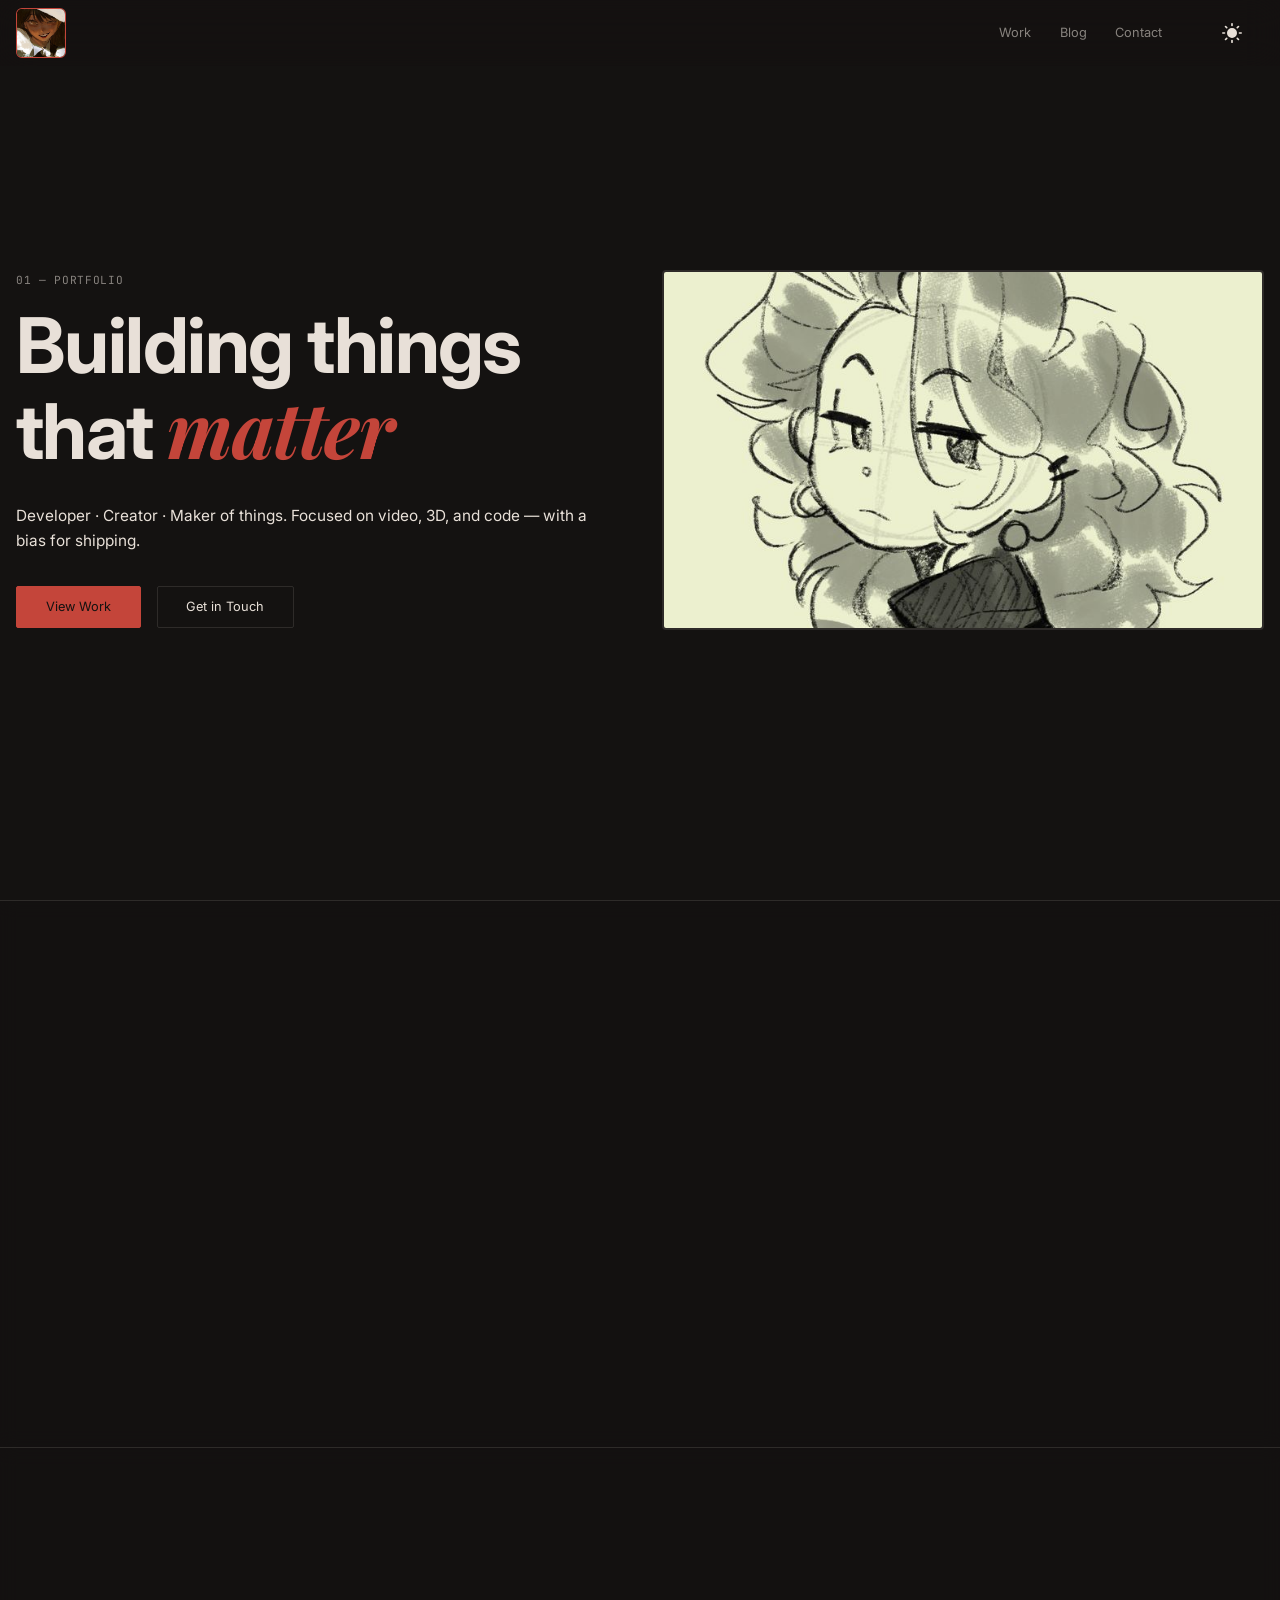
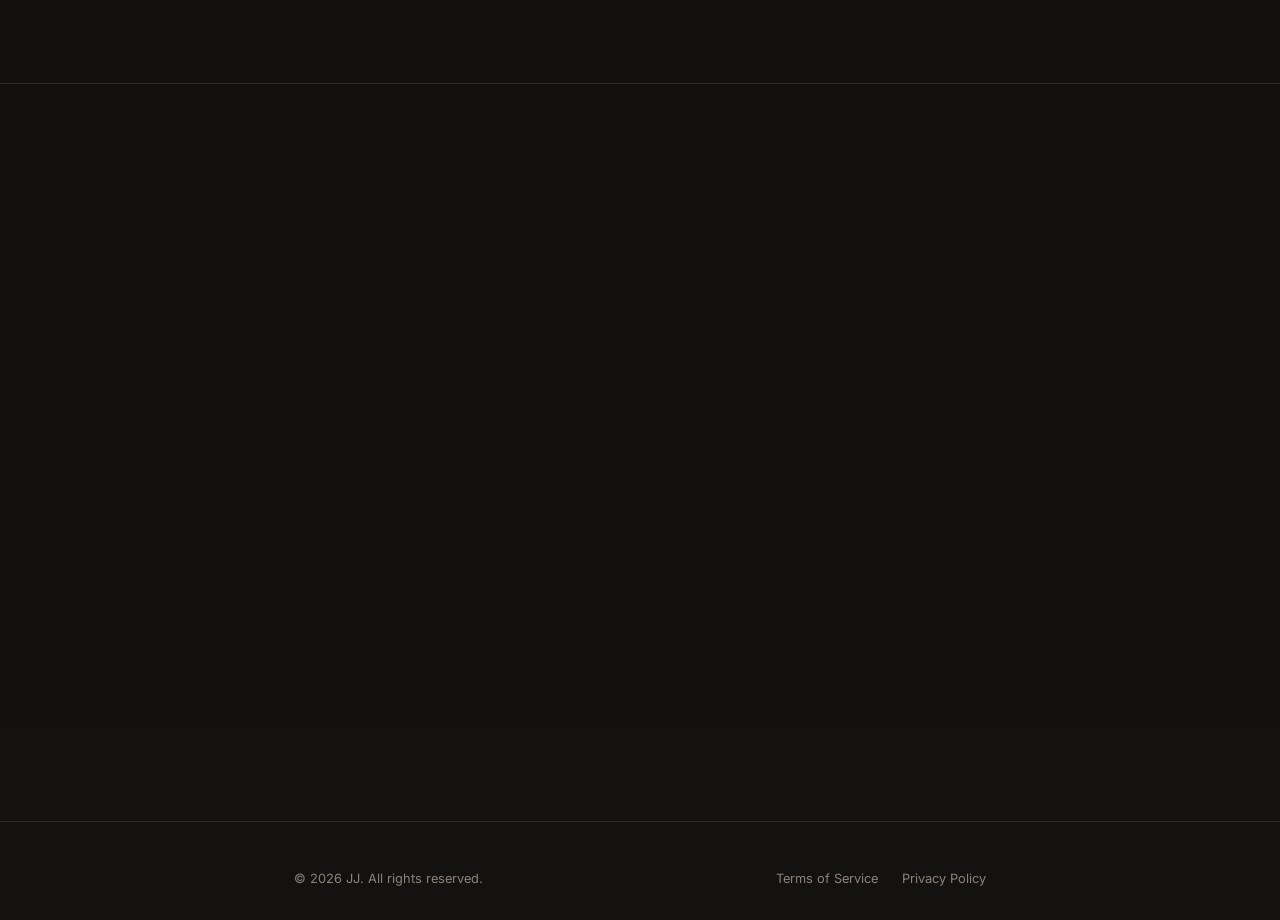
==== commit 6756c078: "Added extra cta buttons and reduced the max-height for the hero-banner" ====
--- a/index.html
+++ b/index.html
@@ -126,6 +126,32 @@
       <button type="submit" class="btn-submit t-small">Send Message</button>
       <p class="form-msg t-small" aria-live="polite"></p>
     </form>
+
+    <!-- Alternative contact methods -->
+    <div class="contact-cta" style="margin-top:3rem;">
+      <p class="t-body" style="color:var(--ink-muted);margin-bottom:1.5rem;">Or reach out directly:</p>
+      <div class="contact-cta-buttons" style="display:flex;gap:1rem;flex-wrap:wrap;">
+        <a href="mailto:your.email@example.com" class="btn t-small" style="display:inline-flex;align-items:center;gap:0.5rem;">
+          <svg width="16" height="16" viewBox="0 0 24 24" fill="none" stroke="currentColor" stroke-width="2">
+            <path d="M4 4h16c1.1 0 2 .9 2 2v12c0 1.1-.9 2-2 2H4c-1.1 0-2-.9-2-2V6c0-1.1.9-2 2-2z"/>
+            <polyline points="22,6 12,13 2,6"/>
+          </svg>
+          Email
+        </a>
+        <a href="https://discord.com/users/YOUR_DISCORD_ID" target="_blank" rel="noopener" class="btn t-small" style="display:inline-flex;align-items:center;gap:0.5rem;">
+          <svg width="16" height="16" viewBox="0 0 24 24" fill="currentColor">
+            <path d="M20.317 4.37a19.791 19.791 0 0 0-4.885-1.515a.074.074 0 0 0-.079.037c-.21.375-.444.864-.608 1.25a18.27 18.27 0 0 0-5.487 0a12.64 12.64 0 0 0-.617-1.25a.077.077 0 0 0-.079-.037A19.736 19.736 0 0 0 3.677 4.37a.07.07 0 0 0-.032.027C.533 9.046-.32 13.58.099 18.057a.082.082 0 0 0 .031.057a19.9 19.9 0 0 0 5.993 3.03a.078.078 0 0 0 .084-.028a14.09 14.09 0 0 0 1.226-1.994a.076.076 0 0 0-.041-.106a13.107 13.107 0 0 1-1.872-.892a.077.077 0 0 1-.008-.128a10.2 10.2 0 0 0 .372-.292a.074.074 0 0 1 .077-.01c3.928 1.793 8.18 1.793 12.062 0a.074.074 0 0 1 .078.01c.12.098.246.198.373.292a.077.077 0 0 1-.006.127a12.299 12.299 0 0 1-1.873.892a.077.077 0 0 0-.041.107c.36.698.772 1.362 1.225 1.993a.076.076 0 0 0 .084.028a19.839 19.839 0 0 0 6.002-3.03a.077.077 0 0 0 .032-.054c.5-5.177-.838-9.674-3.549-13.66a.061.061 0 0 0-.031-.03zM8.02 15.33c-1.183 0-2.157-1.085-2.157-2.419c0-1.333.956-2.419 2.157-2.419c1.21 0 2.176 1.096 2.157 2.42c0 1.333-.956 2.418-2.157 2.418zm7.975 0c-1.183 0-2.157-1.085-2.157-2.419c0-1.333.955-2.419 2.157-2.419c1.21 0 2.176 1.096 2.157 2.42c0 1.333-.946 2.418-2.157 2.418z"/>
+          </svg>
+          Discord
+        </a>
+        <a href="https://github.com/callmejojoe" target="_blank" rel="noopener" class="btn t-small" style="display:inline-flex;align-items:center;gap:0.5rem;">
+          <svg width="16" height="16" viewBox="0 0 24 24" fill="currentColor">
+            <path d="M12 0c-6.626 0-12 5.373-12 12 0 5.302 3.438 9.8 8.207 11.387.599.111.793-.261.793-.577v-2.234c-3.338.726-4.033-1.416-4.033-1.416-.546-1.387-1.333-1.756-1.333-1.756-1.089-.745.083-.729.083-.729 1.205.084 1.839 1.237 1.839 1.237 1.07 1.834 2.807 1.304 3.492.997.107-.775.418-1.305.762-1.604-2.665-.305-5.467-1.334-5.467-5.931 0-1.311.469-2.381 1.236-3.221-.124-.303-.535-1.524.117-3.176 0 0 1.008-.322 3.301 1.23.957-.266 1.983-.399 3.003-.404 1.02.005 2.047.138 3.006.404 2.291-1.552 3.297-1.23 3.297-1.23.653 1.653.242 2.874.118 3.176.77.84 1.235 1.911 1.235 3.221 0 4.609-2.807 5.624-5.479 5.921.43.372.823 1.102.823 2.222v3.293c0 .319.192.694.801.576 4.765-1.589 8.199-6.086 8.199-11.386 0-6.627-5.373-12-12-12z"/>
+          </svg>
+          GitHub
+        </a>
+      </div>
+    </div>
   </section>
 
   <!-- Footer -->
--- a/css/styles.css
+++ b/css/styles.css
@@ -340,8 +340,8 @@
 
 .hero {
   min-height: 100vh;
-  display: grid;
-  grid-template-columns: 1fr 1fr;
+  display: flex;
+  flex-direction: row;
   gap: 3rem;
   align-items: center;
   padding: 1rem 1rem;
@@ -351,6 +351,7 @@
 .hero-content {
   display: flex;
   flex-direction: column;
+  flex: 1;
 }
 
 .hero-index {
@@ -380,7 +381,7 @@
   flex-direction: column;
   align-items: center;
   justify-content: center;
-  /* min-height: 400px; */
+  flex: 1;
   border: 2px solid var(--line);
   border-radius: 4px;
   background: rgba(var(--paper-rgb), 0.3);
@@ -388,7 +389,7 @@
   -webkit-backdrop-filter: blur(var(--blur));
   overflow: hidden;
   width: 100%;
-  height: 50%;
+  max-height: 40vh;
 }
 
 .hero-banner img {
@@ -844,12 +845,13 @@
   .theme-toggle-desktop { display: none; }
   .grid-3 { grid-template-columns: 1fr; }
   .hero {
-    grid-template-columns: 1fr;
+    flex-direction: column;
     padding: 4rem 0 2rem;
   }
   .hero-banner {
     order: -1;
-    min-height: 250px;
+    margin-top: 6rem;
+    max-height: 20vh;
     width: 100%;
     margin: 4px;
   }
--- a/css/gazette-theme.css
+++ b/css/gazette-theme.css
@@ -260,6 +260,39 @@
   box-shadow: 3px 5px 0 rgba(26, 18, 8, 0.2);
 }
 
+/* Contact CTA buttons */
+body.gazette-theme .contact-cta-buttons a.btn {
+  background: #f4e9d0;
+  border: 2px solid var(--ink);
+  border-radius: 0;
+  color: var(--ink);
+  font-family: 'Playfair Display', Georgia, serif;
+  font-weight: 700;
+  text-transform: uppercase;
+  letter-spacing: 0.08em;
+  padding: 0.7rem 1.5rem;
+  box-shadow: 2px 3px 0 rgba(26, 18, 8, 0.15);
+  transition: all 0.2s;
+}
+
+body.gazette-theme .contact-cta-buttons a.btn:hover {
+  background: var(--ink);
+  color: #f4e9d0;
+  border-color: var(--ink);
+  transform: translateY(-2px);
+  box-shadow: 3px 5px 0 rgba(26, 18, 8, 0.25);
+}
+
+body.gazette-theme .contact-cta-buttons a.btn svg {
+  stroke: currentColor;
+  fill: currentColor;
+}
+
+body.gazette-theme .contact-cta p {
+  font-family: 'Libre Baskerville', Georgia, serif;
+  font-style: italic;
+}
+
 /* --- Footer ----------------------------------------------- */
 
 body.gazette-theme .site-footer {
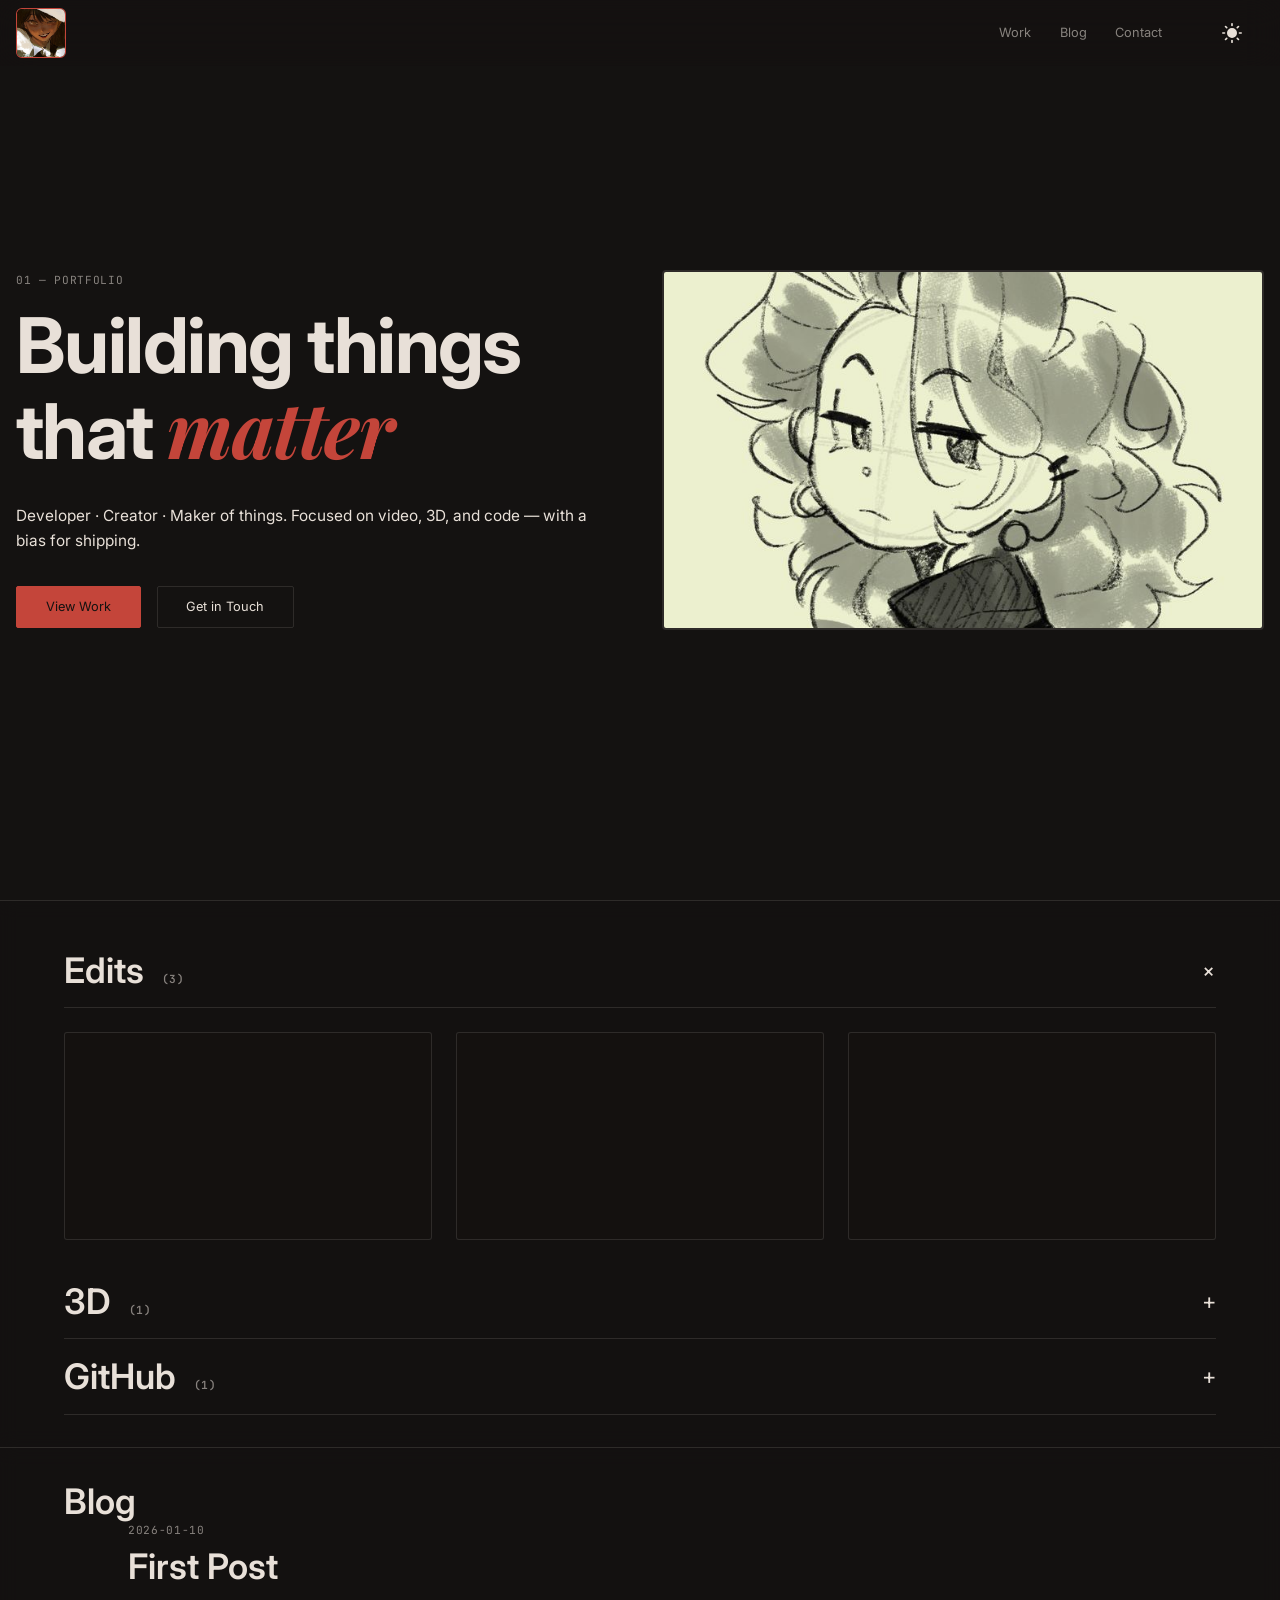
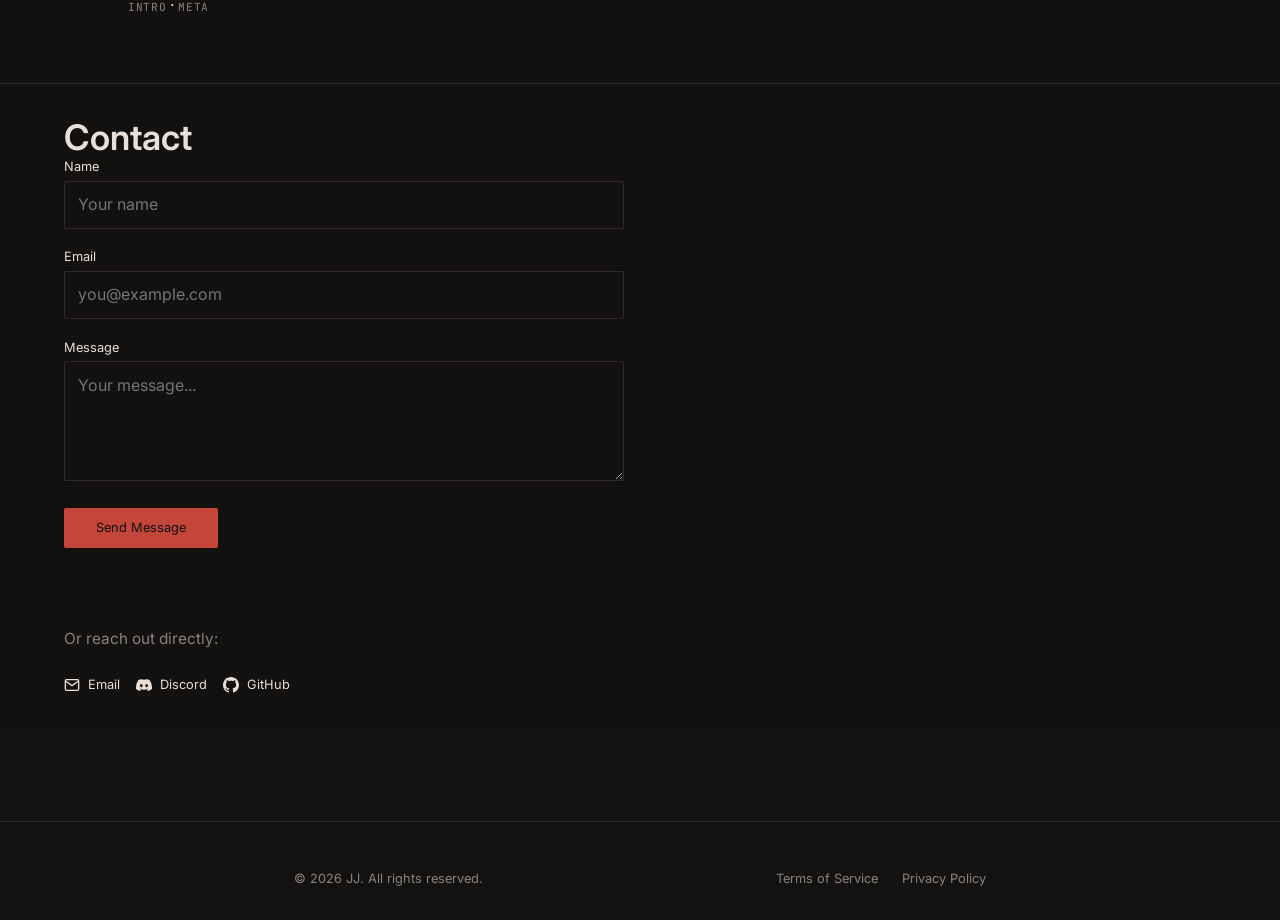
==== commit d385a5ff: "Made the cutom loading screen available on the other pages" ====
--- a/index.html
+++ b/index.html
@@ -27,7 +27,7 @@
   <div class="video-bg">
     <video muted loop playsinline preload="none">
       <!-- <source src="assets/video/bgAlt.mp4" type="video/mp4"> -->
-      <source src="assets/video/bg.mp4" type="video/mp4">
+      <!-- <source src="assets/video/bg.mp4" type="video/mp4"> -->
     </video>
     <div class="scrim"></div>
   </div>
--- a/css/styles.css
+++ b/css/styles.css
@@ -658,7 +658,7 @@
   display: flex;
   flex-direction: column;
   margin: 0px auto;
-  max-width: 1000px;
+  max-width: 80vw;
   gap: 2rem;
 }
 
@@ -670,7 +670,7 @@
 .blog-entry:last-child { border-bottom: none; }
 
 .blog-post {
-  max-width: 680px;
+  max-width: 80vw;
   margin: 0 auto;
 }
 
@@ -694,6 +694,180 @@
   display: block;
   padding: 1rem;
   overflow-x: auto;
+}
+
+/* Markdown extended styles */
+.blog-post blockquote {
+  border-left: 3px solid var(--accent);
+  padding-left: 1rem;
+  margin: 1.5rem 0;
+  color: var(--ink-muted);
+  font-style: italic;
+}
+
+.blog-post ul, .blog-post ol {
+  margin: 1rem 0;
+  padding-left: 2rem;
+}
+
+.blog-post ul {
+  list-style: disc;
+}
+
+.blog-post ol {
+  list-style: decimal;
+}
+
+.blog-post li {
+  margin: 0.5rem 0;
+}
+
+.blog-post table {
+  width: 100%;
+  border-collapse: collapse;
+  margin: 1.5rem 0;
+  font-size: 0.9rem;
+}
+
+.blog-post th {
+  background: rgba(var(--accent), 0.1);
+  font-weight: 600;
+  text-align: left;
+  padding: 0.7rem;
+  border: 1px solid var(--line);
+}
+
+.blog-post td {
+  padding: 0.7rem;
+  border: 1px solid var(--line);
+}
+
+.blog-post tr:nth-child(even) {
+  background: rgba(var(--paper-rgb), 0.5);
+}
+
+.blog-post hr {
+  border: none;
+  border-top: 1px solid var(--line);
+  margin: 2rem 0;
+}
+
+.blog-post img {
+  max-width: 100%;
+  height: auto;
+  border-radius: 3px;
+  margin: 1.5rem 0;
+  border: 1px solid var(--line);
+}
+
+/* Obsidian-specific styles */
+.blog-post mark {
+  background: var(--accent);
+  color: var(--paper);
+  padding: 0.1em 0.3em;
+  border-radius: 2px;
+}
+
+.blog-post del {
+  color: var(--ink-muted);
+  text-decoration: line-through;
+}
+
+.blog-post .wiki-link {
+  color: var(--accent);
+  text-decoration: none;
+  border-bottom: 1px dashed var(--accent);
+}
+
+.blog-post .wiki-link:hover {
+  border-bottom-style: solid;
+}
+
+.blog-post .tag {
+  display: inline-block;
+  background: rgba(var(--accent), 0.1);
+  color: var(--accent);
+  padding: 0.2em 0.5em;
+  border-radius: 3px;
+  font-size: 0.85em;
+  font-weight: 500;
+  margin: 0 0.2em;
+}
+
+.blog-post .task-list-item {
+  list-style: none;
+  margin-left: -2rem;
+  padding-left: 2rem;
+}
+
+.blog-post .task-list-item input[type="checkbox"] {
+  margin-right: 0.5rem;
+}
+
+.blog-post .callout {
+  border-left: 3px solid var(--accent);
+  padding: 1rem;
+  margin: 1.5rem 0;
+  background: rgba(var(--accent), 0.05);
+  border-radius: 3px;
+}
+
+.blog-post .callout-title {
+  font-weight: 600;
+  margin-bottom: 0.5rem;
+  color: var(--accent);
+  text-transform: uppercase;
+  font-size: 0.85em;
+  letter-spacing: 0.05em;
+}
+
+.blog-post .callout-content {
+  color: var(--ink);
+}
+
+.blog-post .callout-note {
+  border-left-color: #3b82f6;
+}
+
+.blog-post .callout-note .callout-title {
+  color: #3b82f6;
+}
+
+.blog-post .callout-warning {
+  border-left-color: #f59e0b;
+  background: rgba(245, 158, 11, 0.05);
+}
+
+.blog-post .callout-warning .callout-title {
+  color: #f59e0b;
+}
+
+.blog-post .callout-danger {
+  border-left-color: #ef4444;
+  background: rgba(239, 68, 68, 0.05);
+}
+
+.blog-post .callout-danger .callout-title {
+  color: #ef4444;
+}
+
+.blog-post .callout-success {
+  border-left-color: #10b981;
+  background: rgba(16, 185, 129, 0.05);
+}
+
+.blog-post .callout-success .callout-title {
+  color: #10b981;
+}
+
+.blog-post .footnote-ref {
+  font-size: 0.8em;
+  font-weight: 600;
+}
+
+.blog-post .footnote-ref a {
+  color: var(--accent);
+  text-decoration: none;
 }
 
 /* --- Footer ----------------------------------------------- */
@@ -846,14 +1020,14 @@
   .grid-3 { grid-template-columns: 1fr; }
   .hero {
     flex-direction: column;
+    justify-content: space-between;
     padding: 4rem 0 2rem;
   }
   .hero-banner {
     order: -1;
-    margin-top: 6rem;
-    max-height: 20vh;
+    max-height: 50vw;
     width: 100%;
-    margin: 4px;
+    margin: 5vw 4px 4px 4px;
   }
   .hero-content {
     margin: 4px;
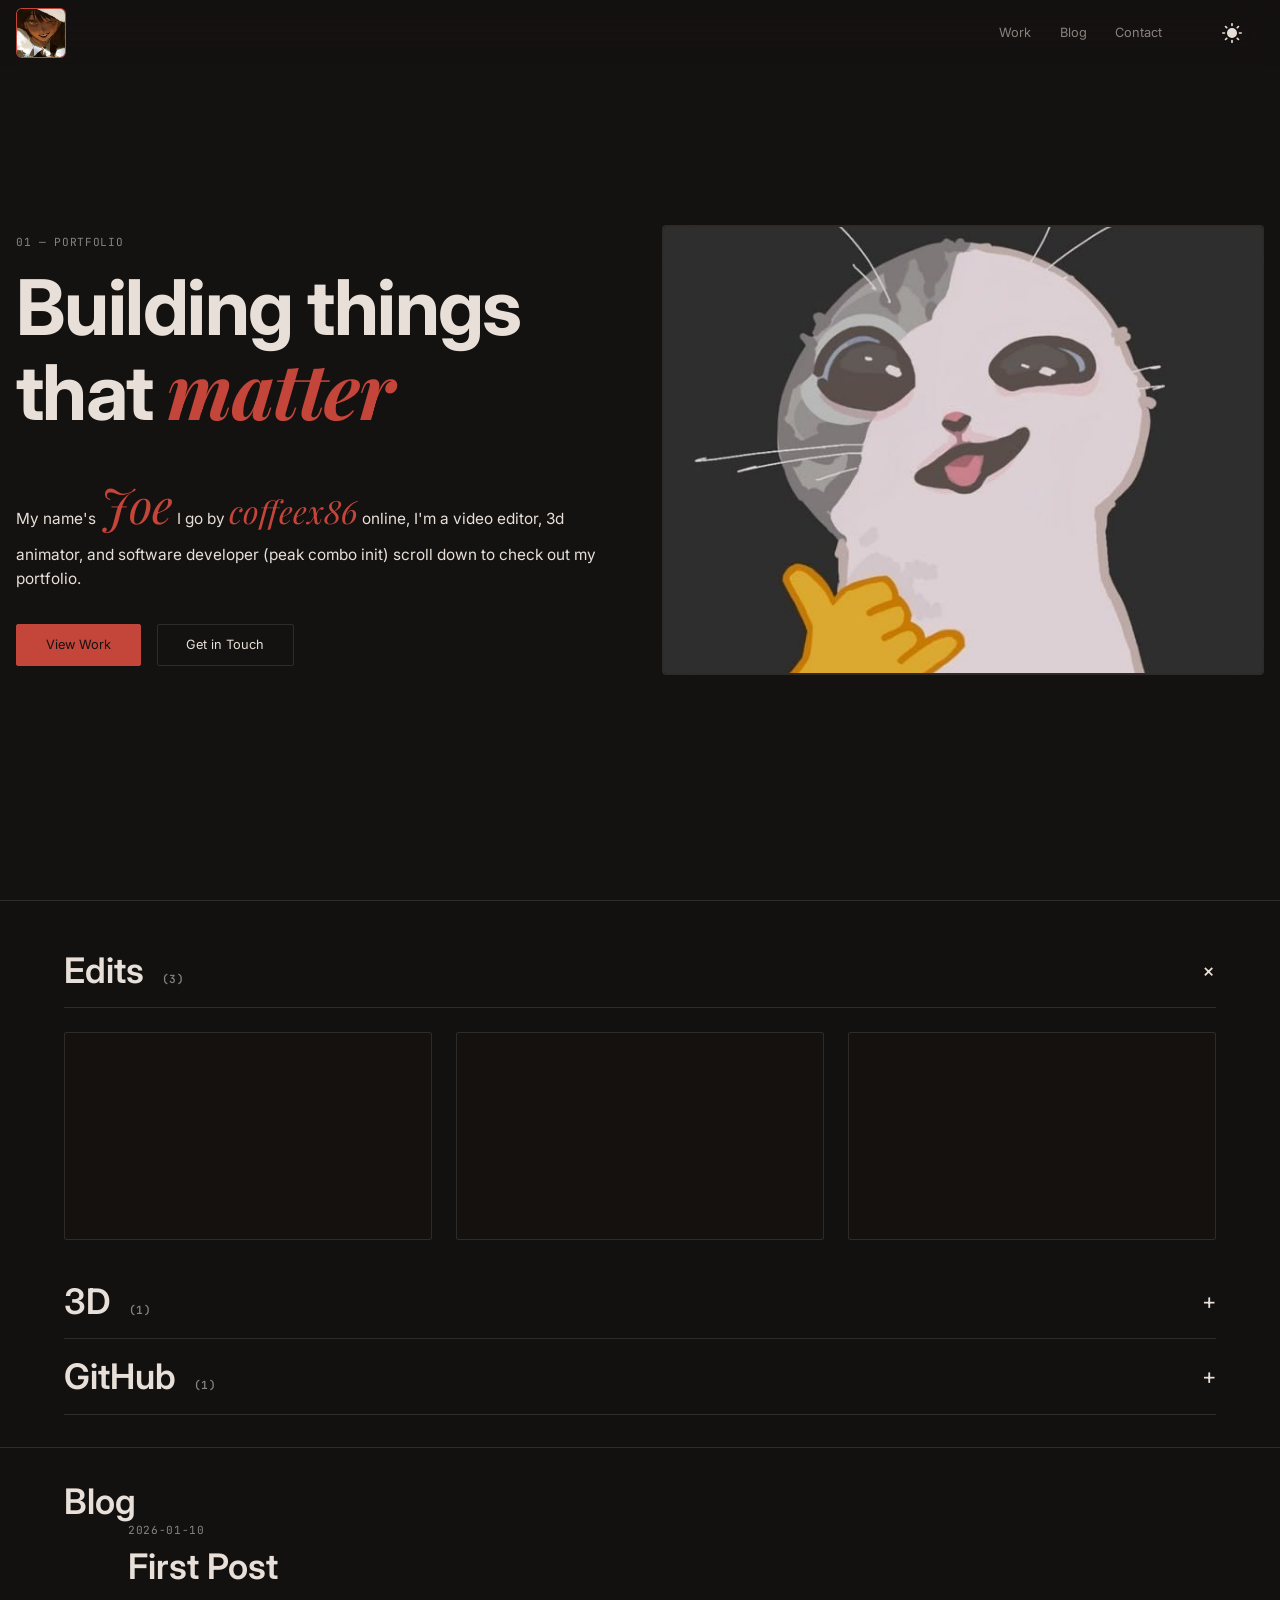
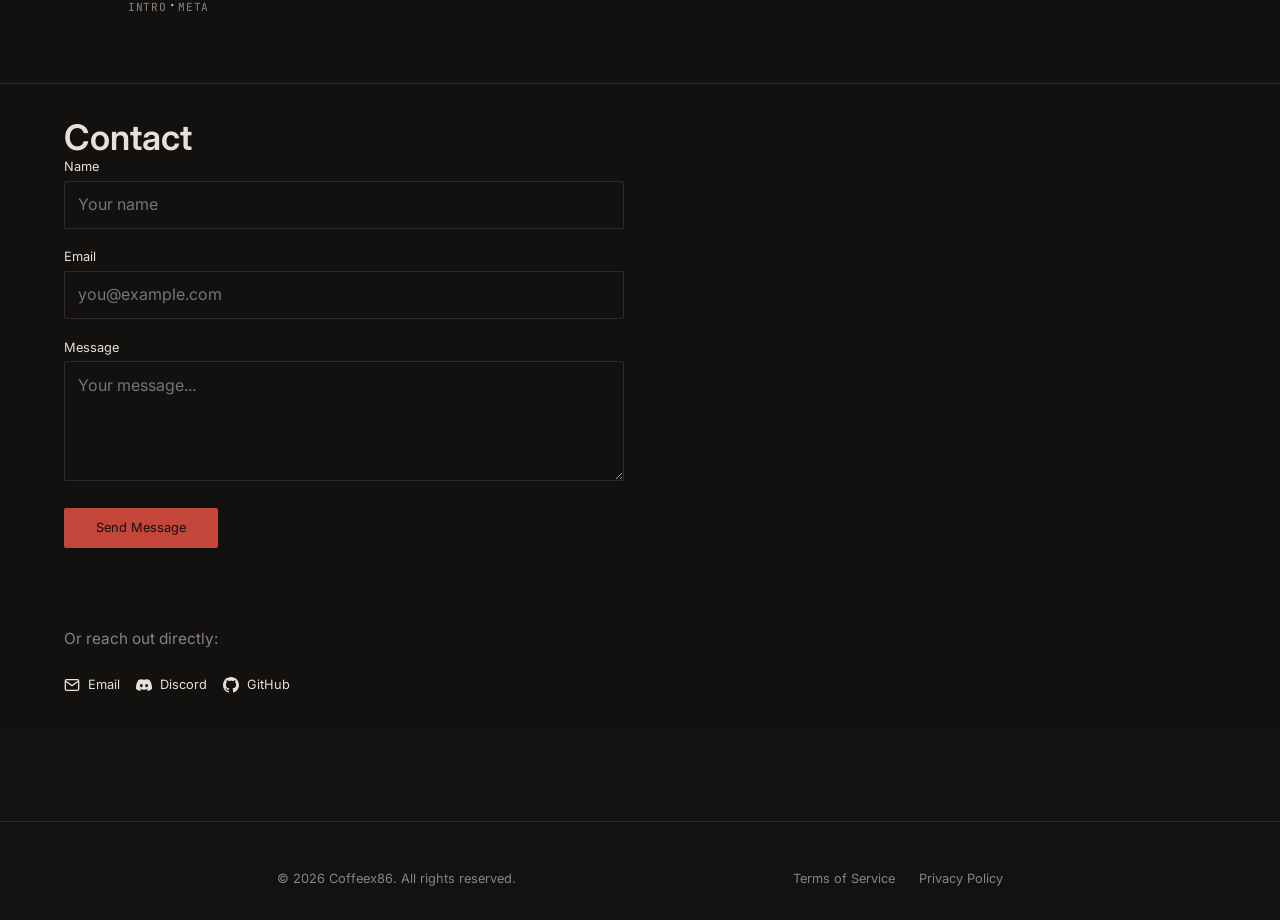
==== commit 0412a55d: "Did some finishing touches and sparkle😗" ====
--- a/index.html
+++ b/index.html
@@ -70,7 +70,7 @@
         Building things that <span class="t-accent">matter</span>
       </h1>
       <div class="hero-bio t-body">
-        <p>Developer · Creator · Maker of things. Focused on video, 3D, and code — with a bias for shipping.</p>
+        <p>My name's <span class="t-accent" style="font-size: 3rem;">Joe</span> I go by <span class="t-accent" style="font-size: 2rem;">coffeex86</span> online, I'm a video editor, 3d animator, and software developer (peak combo init) scroll down to check out my portfolio.</p>
       </div>
       <div class="hero-cta">
         <a href="#work" class="btn btn-primary t-small">View Work</a>
@@ -79,7 +79,7 @@
     </div>
     <div class="hero-banner">
       <!-- <p class="t-micro" style="color:var(--ink-muted);">[ Featured work / banner / showcase image ]</p> -->
-       <img src= assets/icons/pfp1.png alt="type shii photo from pinterest" >
+       <img src= assets/icons/pfp7.png alt="type shii photo from pinterest" >
     </div>
   </header>
 
@@ -131,14 +131,14 @@
     <div class="contact-cta" style="margin-top:3rem;">
       <p class="t-body" style="color:var(--ink-muted);margin-bottom:1.5rem;">Or reach out directly:</p>
       <div class="contact-cta-buttons" style="display:flex;gap:1rem;flex-wrap:wrap;">
-        <a href="mailto:your.email@example.com" class="btn t-small" style="display:inline-flex;align-items:center;gap:0.5rem;">
+        <a href="mailto:onuhjoefrancis@gmail.com" class="btn t-small" style="display:inline-flex;align-items:center;gap:0.5rem;">
           <svg width="16" height="16" viewBox="0 0 24 24" fill="none" stroke="currentColor" stroke-width="2">
             <path d="M4 4h16c1.1 0 2 .9 2 2v12c0 1.1-.9 2-2 2H4c-1.1 0-2-.9-2-2V6c0-1.1.9-2 2-2z"/>
             <polyline points="22,6 12,13 2,6"/>
           </svg>
           Email
         </a>
-        <a href="https://discord.com/users/YOUR_DISCORD_ID" target="_blank" rel="noopener" class="btn t-small" style="display:inline-flex;align-items:center;gap:0.5rem;">
+        <a href="https://discord.com/users/1105933909654515794" target="_blank" rel="noopener" class="btn t-small" style="display:inline-flex;align-items:center;gap:0.5rem;">
           <svg width="16" height="16" viewBox="0 0 24 24" fill="currentColor">
             <path d="M20.317 4.37a19.791 19.791 0 0 0-4.885-1.515a.074.074 0 0 0-.079.037c-.21.375-.444.864-.608 1.25a18.27 18.27 0 0 0-5.487 0a12.64 12.64 0 0 0-.617-1.25a.077.077 0 0 0-.079-.037A19.736 19.736 0 0 0 3.677 4.37a.07.07 0 0 0-.032.027C.533 9.046-.32 13.58.099 18.057a.082.082 0 0 0 .031.057a19.9 19.9 0 0 0 5.993 3.03a.078.078 0 0 0 .084-.028a14.09 14.09 0 0 0 1.226-1.994a.076.076 0 0 0-.041-.106a13.107 13.107 0 0 1-1.872-.892a.077.077 0 0 1-.008-.128a10.2 10.2 0 0 0 .372-.292a.074.074 0 0 1 .077-.01c3.928 1.793 8.18 1.793 12.062 0a.074.074 0 0 1 .078.01c.12.098.246.198.373.292a.077.077 0 0 1-.006.127a12.299 12.299 0 0 1-1.873.892a.077.077 0 0 0-.041.107c.36.698.772 1.362 1.225 1.993a.076.076 0 0 0 .084.028a19.839 19.839 0 0 0 6.002-3.03a.077.077 0 0 0 .032-.054c.5-5.177-.838-9.674-3.549-13.66a.061.061 0 0 0-.031-.03zM8.02 15.33c-1.183 0-2.157-1.085-2.157-2.419c0-1.333.956-2.419 2.157-2.419c1.21 0 2.176 1.096 2.157 2.42c0 1.333-.956 2.418-2.157 2.418zm7.975 0c-1.183 0-2.157-1.085-2.157-2.419c0-1.333.955-2.419 2.157-2.419c1.21 0 2.176 1.096 2.157 2.42c0 1.333-.946 2.418-2.157 2.418z"/>
           </svg>
@@ -157,7 +157,7 @@
   <!-- Footer -->
   <footer class="site-footer">
     <div class="container footer-inner">
-      <p class="footer-copy t-small">&copy; 2026 JJ. All rights reserved.</p>
+      <p class="footer-copy t-small">&copy; 2026 Coffeex86. All rights reserved.</p>
       <div class="footer-links t-small">
         <a href="pages/terms.html">Terms of Service</a>
         <a href="pages/privacy.html">Privacy Policy</a>
--- a/css/styles.css
+++ b/css/styles.css
@@ -351,6 +351,7 @@
 .hero-content {
   display: flex;
   flex-direction: column;
+  justify-content: flex-end;
   flex: 1;
 }
 
@@ -389,7 +390,7 @@
   -webkit-backdrop-filter: blur(var(--blur));
   overflow: hidden;
   width: 100%;
-  max-height: 40vh;
+  max-height: 50vh;
 }
 
 .hero-banner img {
@@ -1025,12 +1026,12 @@
   }
   .hero-banner {
     order: -1;
-    max-height: 50vw;
+    max-height: 60vw;
     width: 100%;
     margin: 5vw 4px 4px 4px;
   }
   .hero-content {
-    margin: 4px;
+    margin: 6px;
   }
   .footer-inner {
     flex-direction: column;
@@ -1046,3 +1047,10 @@
     padding: 1rem;
   }
 }
+
+/*----------test----------*/
+@media (min-width: 769px) {
+.contact-box {
+  padding-left: 2rem;
+}
+}
